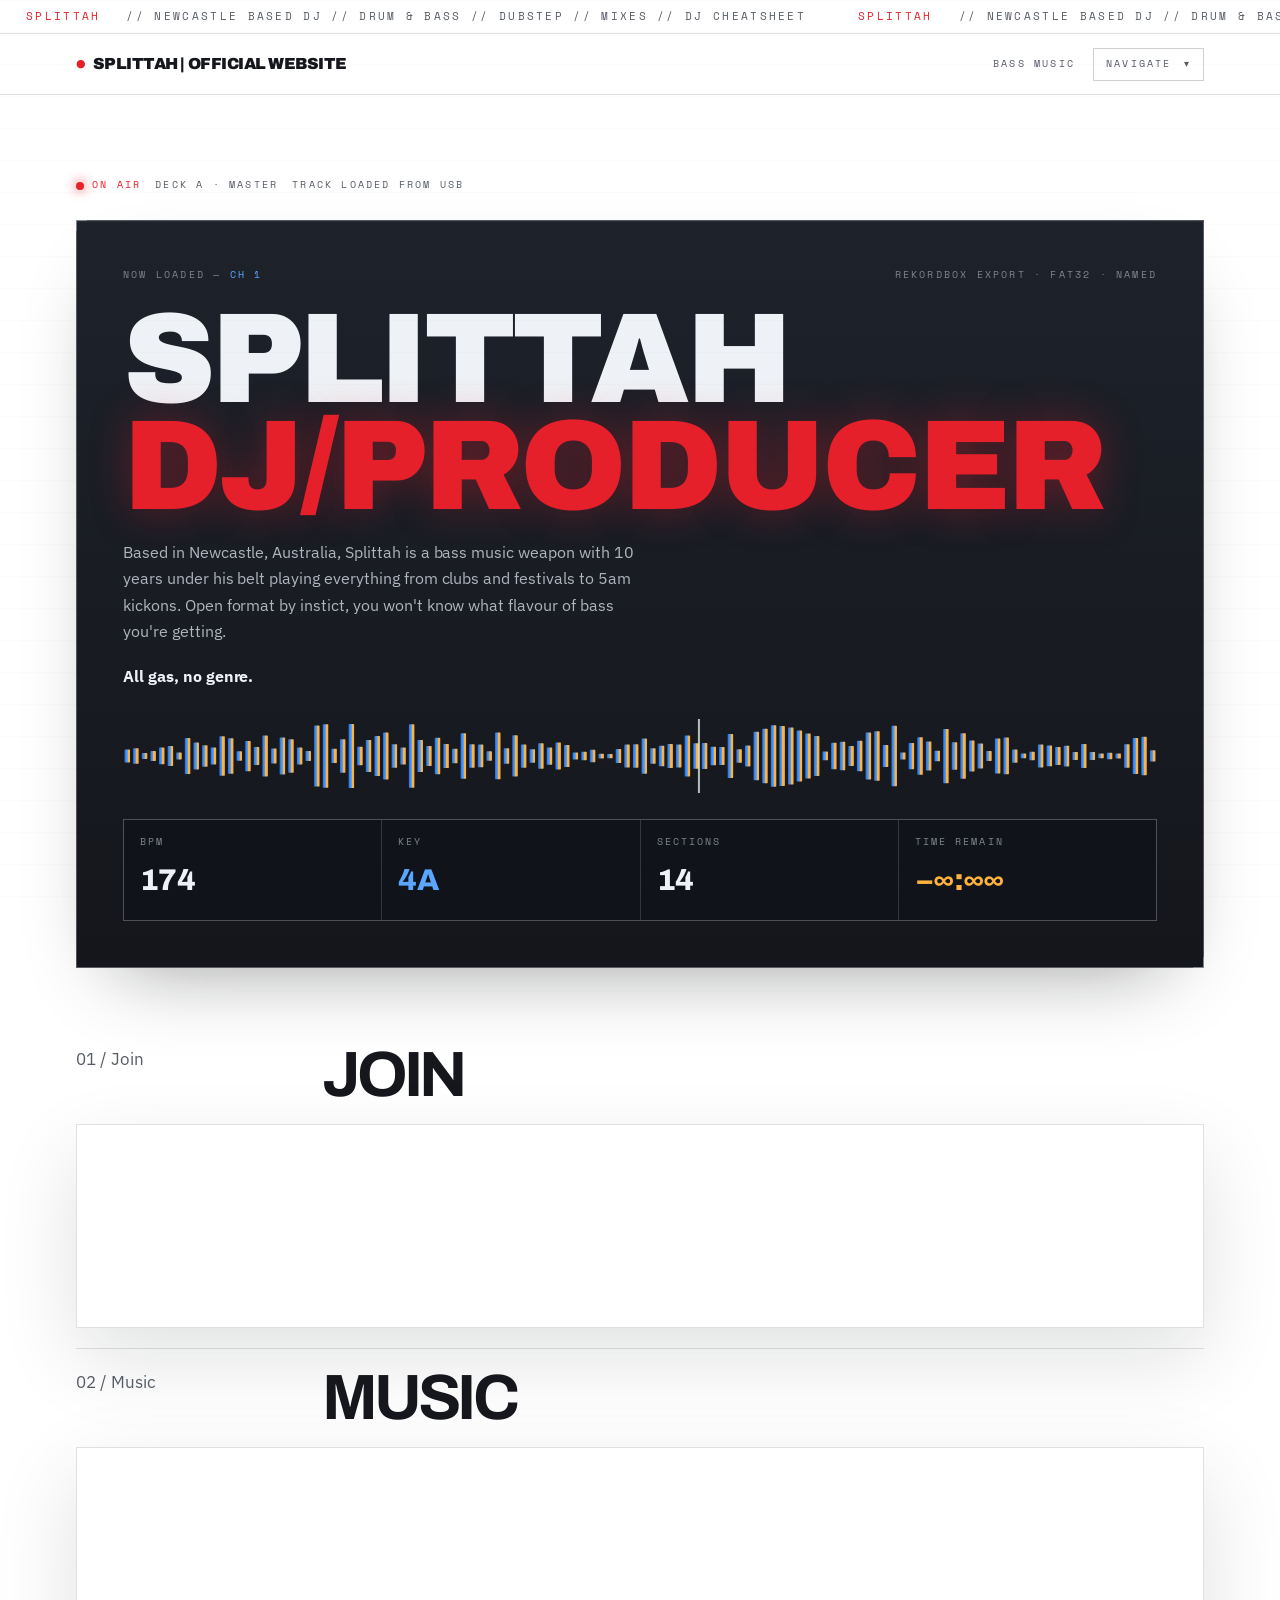
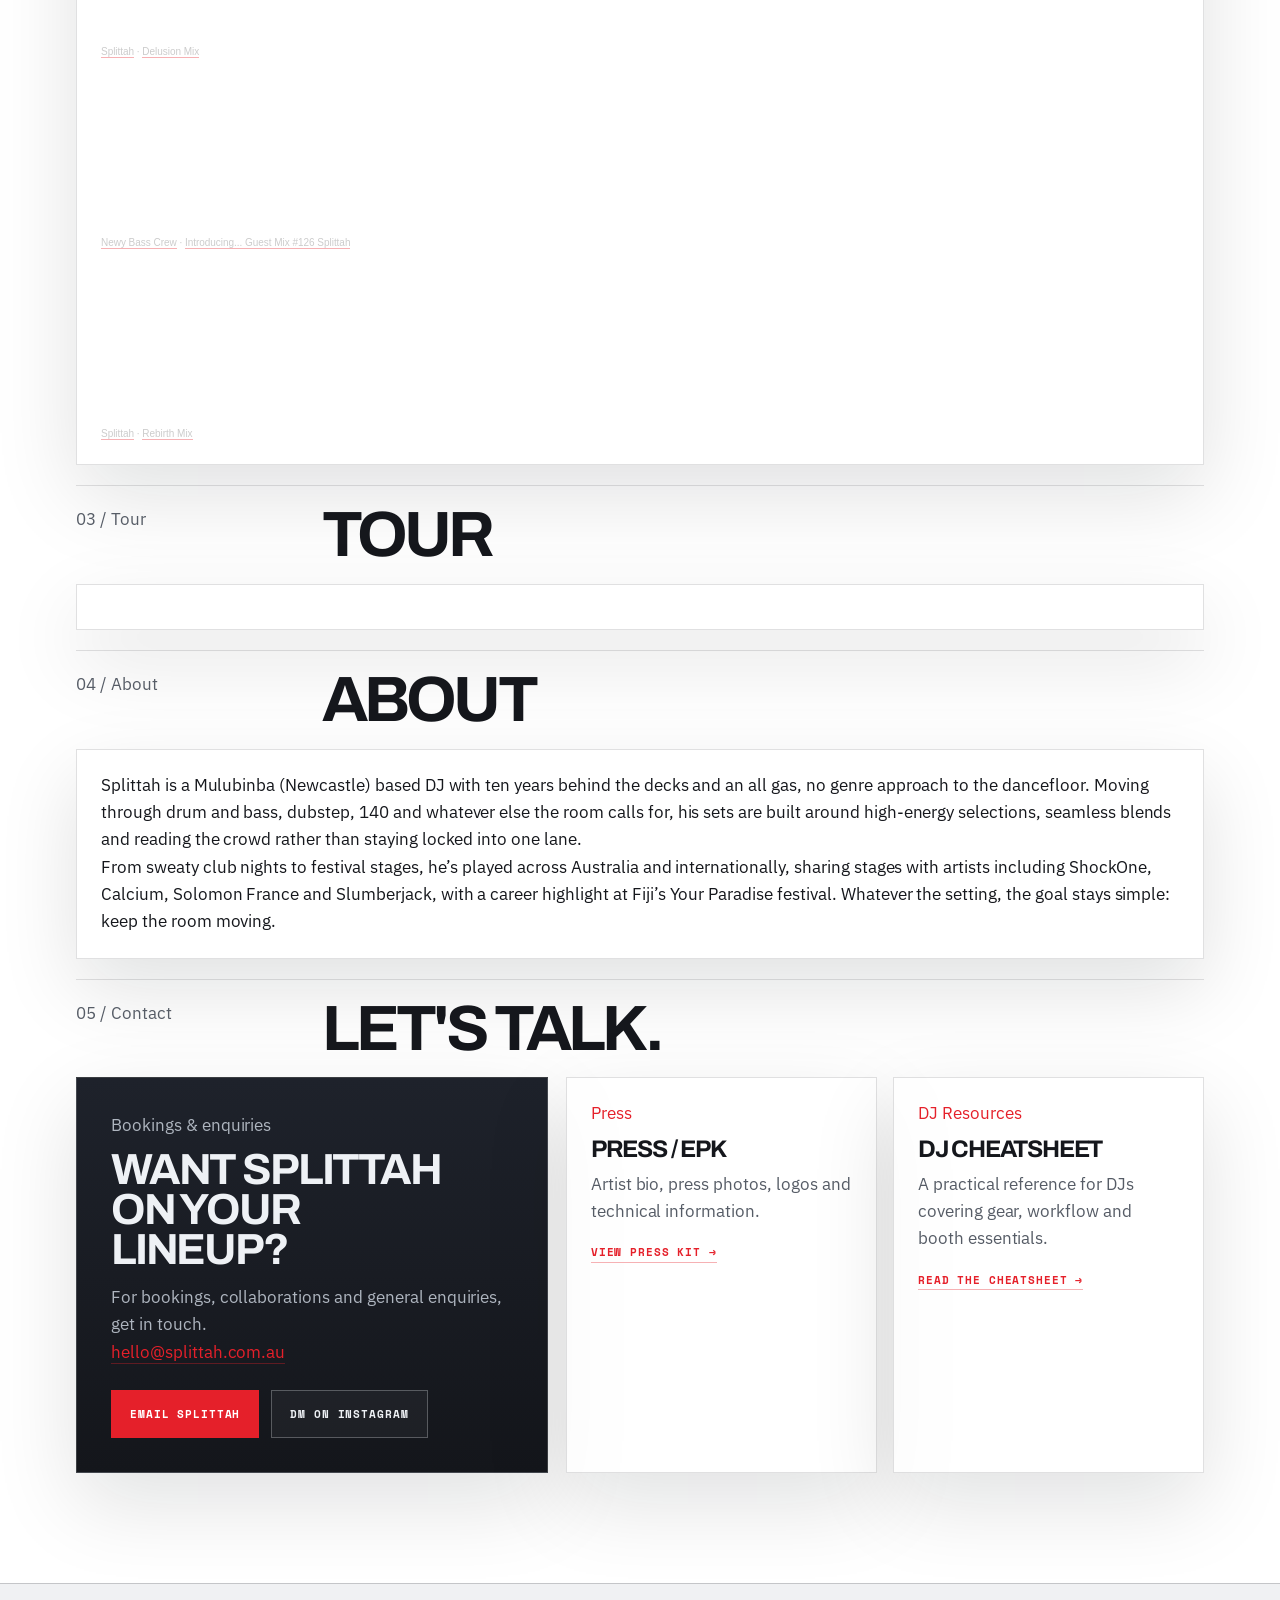
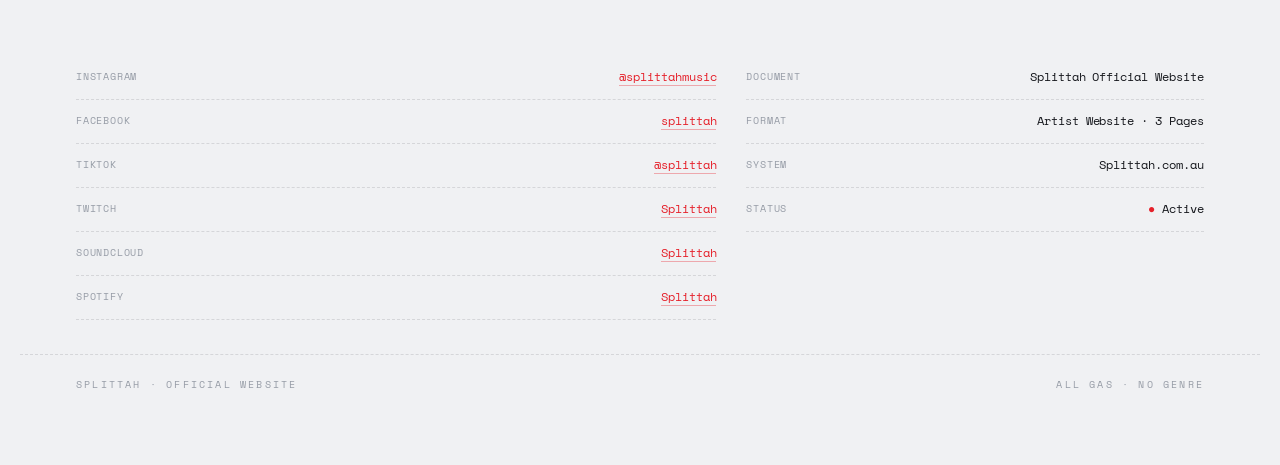
==== index.html @ 037b5afd "Open Graph Fixes Add new OG image previews for each page and update html on each" ====
<!doctype html>
<html lang="en">
<head>
  <meta charset="utf-8" />
  <meta name="viewport" content="width=device-width, initial-scale=1" />

  <title>Splittah | DJ / Producer — Newcastle, Australia</title>
  <meta
    name="description"
    content="Splittah is a Newcastle-based DJ and producer bringing an all gas, no genre approach across drum & bass, dubstep and bass music."
  />
  <meta name="color-scheme" content="light" />

  <link rel="canonical" href="https://splittah.com.au/" />

  <!-- Open Graph -->
  <meta property="og:type" content="website" />
  <meta property="og:site_name" content="Splittah" />
  <meta property="og:url" content="https://splittah.com.au/" />
  <meta property="og:title" content="Splittah | DJ / Producer" />
  <meta
    property="og:description"
    content="Newcastle-based DJ and producer. Drum & bass, dubstep and bass music. All gas, no genre."
  />
  <meta property="og:image" content="https://splittah.com.au/og-home.png" />
  <meta property="og:image:secure_url" content="https://splittah.com.au/og-home.png" />
  <meta property="og:image:type" content="image/png" />
  <meta property="og:image:width" content="1200" />
  <meta property="og:image:height" content="630" />
  <meta property="og:image:alt" content="Splittah — DJ / Producer. All gas, no genre." />

  <!-- Twitter / X -->
  <meta name="twitter:card" content="summary_large_image" />
  <meta name="twitter:title" content="Splittah | DJ / Producer" />
  <meta
    name="twitter:description"
    content="Newcastle-based DJ and producer. Drum & bass, dubstep and bass music. All gas, no genre."
  />
  <meta name="twitter:image" content="https://splittah.com.au/og-home.png" />

  <link rel="preconnect" href="https://fonts.googleapis.com" />
  <link rel="preconnect" href="https://fonts.gstatic.com" crossorigin />
  <link href="https://fonts.googleapis.com/css2?family=Archivo:wght@500;600;800;900&family=IBM+Plex+Sans:ital,wght@0,400;0,500;0,600;0,700;1,400;1,600&family=Space+Mono:ital,wght@0,400;0,700;1,400&display=swap" rel="stylesheet" />

  <link rel="stylesheet" href="../css/main.css">
  <link rel="stylesheet" href="../css/cheatsheet.css">
</head>

<script>
  // Close the site nav menu when clicking outside of it or pressing Escape.
document.addEventListener('DOMContentLoaded', () => {
  const menu = document.querySelector('.site-nav__menu');

  if (!menu) return;

  document.addEventListener('click', (event) => {
    if (menu.open && !menu.contains(event.target)) {
      menu.open = false;
    }
  });

  document.addEventListener('keydown', (event) => {
    if (event.key === 'Escape' && menu.open) {
      menu.open = false;

      const summary = menu.querySelector('summary');
      if (summary) summary.focus();
    }
  });
});
</script>

<body>

<!-- marquee -->
<div class="ticker" aria-hidden="true">
  <div class="ticker__track">
    <span><b>Splittah</b> // Newcastle based DJ // Drum & Bass // Dubstep // Mixes // DJ Cheatsheet</span>
    <span><b>Splittah</b> // Newcastle based DJ // Drum & Bass // Dubstep // Mixes // DJ Cheatsheet</span>
  </div>
</div>

<!-- nav -->
 <header class="nav">
  <div class="wrap nav__row">
    <a class="nav__mark" href="/">
      <span class="pulse">●</span> Splittah | Official Website
    </a>

    <div class="nav__meta">
      <span class="stamp">BASS MUSIC</span>
      
      <nav class="site-nav" aria-label="Site navigation">
        <details class="site-nav__menu">
        <summary>Navigate</summary>

        <ul class="site-nav__list">
            <li><a class="is-active" href="/"><span class="site-nav__n">01</span> Home</a></li>
            <li><a href="/#join"><span class="site-nav__n">↳</span> Join</a></li>
            <li><a href="/#music"><span class="site-nav__n">↳</span> Music</a></li>
            <li><a href="/#tour"><span class="site-nav__n">↳</span> Tour</a></li>
            <li><a href="/#about"><span class="site-nav__n">↳</span> About</a></li>
            <li><a href="/#contact"><span class="site-nav__n">↳</span> Contact</a></li>
            <li><a href="/djcheatsheet/"><span class="site-nav__n">02</span> DJ Cheatsheet</a></li>
            <li><a href="/press/"><span class="site-nav__n">03</span> Press / EPK</a></li>
          </ul>
        </details>
      </nav>
    </div>
  </div>
</header>

<!-- HERO -->
<section class="hero">
  <div class="wrap">
    <div class="hero__eyebrow">
      <span class="dot-live">ON AIR</span>
      <span class="stamp">DECK A · MASTER</span>
      <span class="stamp">TRACK LOADED FROM USB</span>
    </div>

    <div class="deck corners">
      <div class="deck__loadrow">
        <span class="stamp">NOW LOADED — <span class="deck__chan">CH 1</span></span>
        <span class="stamp">REKORDBOX EXPORT · FAT32 · NAMED</span>
      </div>

      <h1>SPLITTAH<br><em>DJ/PRODUCER</em></h1>
      <p class="hero__sub">Based in Newcastle, Australia, Splittah is a bass music weapon with 10 years under his belt playing everything from clubs and festivals to 5am kickons. Open format by instict, you won't know what flavour of bass you're getting.</p>
      <p class="hero__sub"><strong>All gas, no genre.</strong></p>

      <!-- waveform -->
      <svg class="wave" viewBox="0 0 1000 80" preserveAspectRatio="none" role="img" aria-label="Decorative track waveform">
        <defs>
          <linearGradient id="wv" x1="0" y1="0" x2="1" y2="0">
            <stop offset="0" stop-color="#2E6FD0"/><stop offset=".55" stop-color="#5AA6FF"/>
            <stop offset=".56" stop-color="#FFB23E"/><stop offset="1" stop-color="#FFB23E"/>
          </linearGradient>
        </defs>
        <g id="bars" fill="url(#wv)"></g>
        <rect x="556" y="0" width="2" height="80" fill="#E9F1EC" opacity=".75"/>
      </svg>

      <!-- readout -->
      <div class="readout">
        <div class="readout__cell"><div class="readout__k">BPM</div><div class="readout__v">174</div></div>
        <div class="readout__cell"><div class="readout__k">KEY</div><div class="readout__v is-go">4A</div></div>
        <div class="readout__cell"><div class="readout__k">SECTIONS</div><div class="readout__v">14</div></div>
        <div class="readout__cell"><div class="readout__k">TIME REMAIN</div><div class="readout__v is-warn">−∞:∞∞</div></div>
      </div>
    </div>
  </div>
</section>

<!-- MAIN -->
<div class="wrap sections">
    <section class="home-section" id="join">
      <div class="home-section__header">
        <div class="home-section__kicker mono">01 / Join</div>
        <div>
          <h2 class="home-section__title">Join</h2>
        </div>
      </div>

      <div class="single-grid">
        <article class="card single-card">
          <script src="https://embed.laylo.com/laylo-sdk.js"></script>
          <iframe 
            id="laylo-drop-P6D4k"
            frameborder="0"
            scrolling="no"
            allow="web-share"
            allowtransparency="true"
            style="width: 1px; min-width: 100%; max-width: 1000px"
            src= "https://embed.laylo.com?dropId=P6D4k&color=808080&minimal=false&theme=dark&background=translucent&customTitle=Sign%20up%20to%20keep%20up%20to%20date%20on%20everything%20Splittah">
          </iframe>
        </article>
      </div>
    </section>
    <section class="home-section" id="music">
      <div class="home-section__header">
        <div class="home-section__kicker mono">02 / Music</div>
        <div>
          <h2 class="home-section__title">Music</h2>
        </div>
      </div>

      <div class="single-grid">
        <article class="card single-card">
          <iframe width="100%" height="166" scrolling="no" frameborder="no" allow="autoplay; encrypted-media" 
            src="https://w.soundcloud.com/player/?url=https%3A//api.soundcloud.com/tracks/soundcloud%253Atracks%253A2173636647&color=%23ff5500&auto_play=false&hide_related=false&show_comments=true&show_user=true&show_reposts=false&show_teaser=true">
            </iframe><div style="font-size: 10px; color: #cccccc;line-break: anywhere;word-break: normal;overflow: hidden;white-space: nowrap;text-overflow: ellipsis; font-family: Interstate,Lucida Grande,Lucida Sans Unicode,Lucida Sans,Garuda,Verdana,Tahoma,sans-serif;font-weight: 100;">
              <a href="https://soundcloud.com/splittah" title="Splittah" target="_blank" style="color: #cccccc; text-decoration: none;">Splittah</a> · 
            <a href="https://soundcloud.com/splittah/delusion-mix" title="Delusion Mix" target="_blank" style="color: #cccccc; text-decoration: none;">Delusion Mix</a></div>

          <iframe width="100%" height="166" scrolling="no" frameborder="no" allow="autoplay; encrypted-media" 
            src="https://w.soundcloud.com/player/?url=https%3A//api.soundcloud.com/tracks/soundcloud%253Atracks%253A2094787815&color=%23ff5500&auto_play=false&hide_related=false&show_comments=true&show_user=true&show_reposts=false&show_teaser=true">
            </iframe><div style="font-size: 10px; color: #cccccc;line-break: anywhere;word-break: normal;overflow: hidden;white-space: nowrap;text-overflow: ellipsis; font-family: Interstate,Lucida Grande,Lucida Sans Unicode,Lucida Sans,Garuda,Verdana,Tahoma,sans-serif;font-weight: 100;">
            <a href="https://soundcloud.com/newybasscrew" title="Newy Bass Crew" target="_blank" style="color: #cccccc; text-decoration: none;">Newy Bass Crew</a> · 
            <a href="https://soundcloud.com/newybasscrew/newy-bass-crew-126-introducing-splittah" title="Introducing... Guest Mix #126 Splittah" target="_blank" style="color: #cccccc; text-decoration: none;">Introducing... Guest Mix #126 Splittah</a></div>
        
          <iframe width="100%" height="166" scrolling="no" frameborder="no" allow="autoplay; encrypted-media"
            src="https://w.soundcloud.com/player/?url=https%3A//api.soundcloud.com/tracks/soundcloud%253Atracks%253A1916923172&color=%23ff5500&auto_play=false&hide_related=false&show_comments=true&show_user=true&show_reposts=false&show_teaser=true">
            </iframe>
            <div style="font-size: 10px; color: #cccccc;line-break: anywhere;word-break: normal;overflow: hidden;white-space: nowrap;text-overflow: ellipsis; font-family: Interstate,Lucida Grande,Lucida Sans Unicode,Lucida Sans,Garuda,Verdana,Tahoma,sans-serif;font-weight: 100;">
            <a href="https://soundcloud.com/splittah" title="Splittah" target="_blank" style="color: #cccccc; text-decoration: none;">Splittah</a> · 
            <a href="https://soundcloud.com/splittah/rebirth-mix" title="Rebirth Mix" target="_blank" style="color: #cccccc; text-decoration: none;">Rebirth Mix</a></div>
        </article>
      </div>
    </section>

    <section class="home-section" id="tour">
      <div class="home-section__header">
        <div class="home-section__kicker mono">03 / Tour</div>
        <div>
          <h2 class="home-section__title">Tour</h2>
        </div>
      </div>
      <div class="single-grid">
        <article class="card single-card">
          
  <script charset="utf-8" src="https://widgetv3.bandsintown.com/main.min.js"></script>
  <a class="bit-widget-initializer"
    
	data-artist-name="id_13628384"
	
	data-background-color="rgba(255,255,255,1)"
	data-separator-color="rgba(221,221,221,1)"
	data-text-color="rgba(66,66,66,1)"
	data-font="Helvetica"
	data-auto-style="true"
	
	data-button-label-capitalization="uppercase"
	data-header-capitalization="uppercase"
	data-location-capitalization="uppercase"
	data-venue-capitalization="uppercase"
	data-local-dates-position="tab"
	data-display-lineup="false"
	data-display-start-time="false"
	data-social-share-icon="false"
	data-display-limit="all"
	
	data-date-format="MMM. D, YYYY"
	data-date-orientation="horizontal"
	data-date-border-color="#4A4A4A"
	data-date-border-width="1px"
	data-date-capitalization="capitalize"
	data-date-border-radius="10px"
	
	data-event-ticket-cta-size="medium"
	data-event-ticket-text="TICKETS"
	data-event-ticket-icon="false"
	data-event-ticket-cta-text-color="rgba(255,255,255,1)"
	data-event-ticket-cta-bg-color="rgba(74,74,74,1)"
	data-event-ticket-cta-border-color="rgba(74,74,74,1)"
	data-event-ticket-cta-border-width="0px"
	data-event-ticket-cta-border-radius="2px"
	
	data-sold-out-button-text-color="rgba(255,255,255,1)"
	data-sold-out-button-background-color="rgba(74,74,74,1)"
	data-sold-out-button-border-color="rgba(74,74,74,1)"
	data-sold-out-button-clickable="true"
	
	data-event-rsvp-position="left"
	data-event-rsvp-cta-size="medium"
	data-event-rsvp-only-show-icon="false"
	data-event-rsvp-text="RSVP"
	data-event-rsvp-icon="false"
	data-event-rsvp-cta-text-color="rgba(74,74,74,1)"
	data-event-rsvp-cta-bg-color="rgba(255,255,255,1)"
	data-event-rsvp-cta-border-color="rgba(74,74,74,1)"
	data-event-rsvp-cta-border-width="1px"
	data-event-rsvp-cta-border-radius="2px"
	
	data-follow-section-position="top"
	data-follow-section-alignment="center"
	data-follow-section-header-text="Get updates on new shows, new music, and more"
	data-follow-section-cta-size="medium"
	data-follow-section-cta-text="FOLLOW"
	data-follow-section-cta-icon="false"
	data-follow-section-cta-text-color="rgba(255,255,255,1)"
	data-follow-section-cta-bg-color="rgba(74,74,74,1)"
	data-follow-section-cta-border-color="rgba(74,74,74,1)"
	data-follow-section-cta-border-width="0px"
	data-follow-section-cta-border-radius="2px"
	
	data-play-my-city-position="bottom"
	data-play-my-city-alignment="center"
	data-play-my-city-header-text="Don’t see a show near you?"
	data-play-my-city-cta-size="medium"
	data-play-my-city-cta-text="REQUEST A SHOW"
	data-play-my-city-cta-icon="false"
	data-play-my-city-cta-text-color="rgba(255,255,255,1)"
	data-play-my-city-cta-bg-color="rgba(74,74,74,1)"
	data-play-my-city-cta-border-color="rgba(74,74,74,1)"
	data-play-my-city-cta-border-width="0px"
	data-play-my-city-cta-border-radius="2px"
	
	data-language="en"
	data-layout-breakpoint="900"
	data-app-id="1cac4aae71946b0f94fa41000619b6c4"
	data-bit-logo-position="bottomRight"
	data-bit-logo-color="rgba(66,66,66,1)"
	
    ></a>
        </article>
      </div>
    </section>

    <section class="home-section" id="about">
      <div class="home-section__header">
        <div class="home-section__kicker mono">04 / About</div>
        <div>
          <h2 class="home-section__title">About</h2>
        </div>
      </div>

      <div class="single-grid">
        <article class="card single-card">
          <p>
            Splittah is a Mulubinba (Newcastle) based DJ with ten years behind the decks and an all gas, no genre approach to the dancefloor. Moving through drum and bass, dubstep, 140 and whatever else the room calls for, his sets are built around high-energy selections, seamless blends and reading the crowd rather than staying locked into one lane.
          </p>
          <p>
            From sweaty club nights to festival stages, he’s played across Australia and internationally, sharing stages with artists including ShockOne, Calcium, Solomon France and Slumberjack, with a career highlight at Fiji’s Your Paradise festival. Whatever the setting, the goal stays simple: keep the room moving. 
          </p>
        </article>
      </div>
    </section>

    <section class="home-section" id="contact">
  <div class="home-section__header">
    <div class="home-section__kicker mono">05 / Contact</div>
    <div>
      <h2 class="home-section__title">Let's Talk.</h2>
    </div>
  </div>

  <div class="booking-panel">

    <article class="booking-hero">
      <div class="mono booking-hero__kicker">Bookings & enquiries</div>

      <h3>Want Splittah on your lineup?</h3>

      <p>
        For bookings, collaborations and general enquiries, get in touch.
      </p>

      <a class="booking-email" href="mailto:hello@splittah.com.au">
      hello@splittah.com.au
      </a>

      <div class="booking-actions">
      <a class="btn btn--primary" href="mailto:hello@splittah.com.au">
      Email Splittah
      </a>

      <a
      class="btn btn--ghost"
      href="https://www.instagram.com/splittahmusic/"
      target="_blank"
      rel="noopener noreferrer"
      >
      DM on Instagram
      </a>
    </div>
    </article>

    <div class="booking-grid">

      <article class="card booking-card">
        <div class="mono">Press</div>
        <h3>Press / EPK</h3>

        <p>
          Artist bio, press photos, logos and technical information.
        </p>

        <a class="contact-link" href="/press/">
          View press kit →
        </a>
      </article>

      <article class="card booking-card">
        <div class="mono">DJ Resources</div>
        <h3>DJ Cheatsheet</h3>

        <p>
          A practical reference for DJs covering gear, workflow and booth essentials.
        </p>

        <a class="contact-link" href="/djcheatsheet/">
          Read the cheatsheet →
        </a>
      </article>

    </div>
  </div>
</section>

    
  </div>
</main>

<!-- FOOTER -->
<footer class="foot">
  <div class="wrap foot__grid">
    <div class="foot__socials">
  <div class="row">
    <span class="k">Instagram</span>
    <span class="v"><a href="https://www.instagram.com/splittahmusic" target="_blank" rel="noopener noreferrer">@splittahmusic</a></span>
  </div>

  <div class="row">
    <span class="k">Facebook</span>
    <span class="v"><a href="https://www.facebook.com/splittah" target="_blank" rel="noopener noreferrer">splittah</a></span>
  </div>

  <div class="row">
    <span class="k">TikTok</span>
    <span class="v"><a href="https://www.tiktok.com/@splittah" target="_blank" rel="noopener noreferrer">@splittah</a></span>
  </div>

  <div class="row">
    <span class="k">Twitch</span>
    <span class="v"><a href="https://www.twitch.tv/splittah" target="_blank" rel="noopener noreferrer">Splittah</a></span>
  </div>

  <div class="row">
    <span class="k">SoundCloud</span>
    <span class="v"><a href="https://soundcloud.com/splittah" target="_blank" rel="noopener noreferrer">Splittah</a></span>
  </div>

  <div class="row">
    <span class="k">Spotify</span>
    <span class="v"><a href="https://open.spotify.com/user/splittah" target="_blank" rel="noopener noreferrer">Splittah</a></span>
  </div>
</div>
    <div class="foot__meta">
  <div class="row">
    <span class="k">Document</span>
    <span class="v">Splittah Official Website</span>
  </div>

  <div class="row">
    <span class="k">Format</span>
    <span class="v">Artist Website · 3 Pages</span>
  </div>

  <div class="row">
    <span class="k">System</span>
    <span class="v">Splittah.com.au</span>
  </div>

  <div class="row">
    <span class="k">Status</span>
    <span class="v"><span class="pulse">●</span> Active</span>
  </div>
</div>
  </div>
  <div class="wrap colophon">
    <span class="stamp">SPLITTAH · OFFICIAL WEBSITE</span>
    <span class="stamp">ALL GAS · NO GENRE</span>
  </div>
</footer>

<script>
(function(){
  /* hero waveform — deterministic pseudo-random bars */
  var bars = document.getElementById('bars');

  if(bars){
    var n = 120, w = 1000/n, html = '', seed = 7;

    for(var i=0;i<n;i++){
      seed = (seed*9301 + 49297) % 233280;
      var r = seed/233280;

      // shape an envelope: build, drop, build — like a real track
      var env = 0.35 + 0.65*Math.abs(Math.sin(i/n*Math.PI*2.2));
      var h = (8 + r*64) * env;
      var x = i*w + w*0.18;
      var y = 40 - h/2;

      html += '<rect x="'+x.toFixed(1)+'" y="'+y.toFixed(1)+'" width="'+(w*0.64).toFixed(1)+'" height="'+h.toFixed(1)+'" rx="0.5"/>';
    }

    bars.innerHTML = html;
  }
})();
</script>
</body>
</html>
---- css/main.css ----
/* ──────────────────────────────────────────────────────────────────────────
   DECK SCREEN AT 5AM — borrows CHURRDJ's industrial chrome (scanlines, L-bracket
   corners, pulse dot, numbered §-headers, mono stamps) on an all-new palette:
   white "service-manual" sheet. RED (CHURRDJ HEAT) is the structural spine —
   numbers, links, brand marks. BLUE = "go / pro tip" and AMBER = "fuck-up", the
   do/don't signal pair, reserved for callouts. The hero stays a dark CDJ screen.
   ────────────────────────────────────────────────────────────────────────── */
:root{
  --ink:        #FFFFFF;   /* page — pure white                                 */
  --ink-2:      #FFFFFF;   /* raised surface: cards, cells, callouts            */
  --ink-3:      #F0F1F3;   /* recessed surface: kbd, table head, figure mount   */
  --line:       rgba(17,19,23,.13);
  --line-strong:rgba(17,19,23,.24);
  --panel:      #14161B;   /* hero CDJ "screen" — deliberately dark             */
  --panel-2:    #1E222B;

  --red:        #E5202A;   /* structural / brand accent           */
  --red-deep:   #A8121A;
  --red-glow:   rgba(229,32,42,0.08);

  

  --chalk:      #15171C;   /* primary text (ink)                                */
  --chalk-dim:  #565C66;   /* secondary text                                    */
  --chalk-faint:#969CA6;   /* faint text / brackets                             */

  --hair:        rgba(20,22,28,0.12);
  --hair-strong: rgba(20,22,28,0.20);

  --display: "Archivo", ui-sans-serif, system-ui, sans-serif;
  --body: "IBM Plex Sans", ui-sans-serif, system-ui, -apple-system, sans-serif;
  --mono: "Space Mono", ui-monospace, SFMono-Regular, Menlo, monospace;

  --shadow:0 30px 80px rgba(12,14,18,.12);

  --tr-tight: -0.03em;
  --tr-mono: 0.01em;
  --tr-stamp: 0.22em;
  --tr-loud: 0.3em;

  --maxw: 1240px;
}

*,*::before,*::after{ box-sizing:border-box; }

html{
  background:var(--ink);
  color:var(--chalk);
  -webkit-text-size-adjust:100%;
  scroll-behavior:smooth;
  scroll-padding-top:84px;
}

body{
  margin:0;
  font-family:var(--body);
  font-size:16.5px;
  line-height:1.66;
  letter-spacing:-0.002em;
  background: var(--ink);
  -webkit-font-smoothing:antialiased;
  -moz-osx-font-smoothing:grayscale;
  min-height:100dvh;
  overflow-x:hidden;
}



/* hide scrollbars on webkit browsers (Chrome, Safari, Edge) — the page is designed
   to be scrolled, but the scrollbars are visually distracting and not needed 
body::-webkit-scrollbar{ width:0; height:0; }
html::-webkit-scrollbar{ width:0; height:0; } */

/* Custom visible scrollbar for Chrome, Safari and Edge.
   The page is a long reference manual, so visible scrollbars improve discoverability. */
html::-webkit-scrollbar,
body::-webkit-scrollbar {
    width: 10px;
}

html::-webkit-scrollbar-track,
body::-webkit-scrollbar-track {
    background: #F0F1F3;
}

html::-webkit-scrollbar-thumb,
body::-webkit-scrollbar-thumb {
    background: #969CA6;
    border-radius: 999px;
    border: 2px solid #F0F1F3;
}

html::-webkit-scrollbar-thumb:hover,
body::-webkit-scrollbar-thumb:hover {
    background: #565C66;
}

::selection{ background:var(--red); color:#fff; }

a{ color:var(--red); text-decoration:none; -webkit-tap-highlight-color:transparent;
   border-bottom:1px solid color-mix(in srgb, var(--red) 35%, transparent);
   transition:color .14s ease, border-color .14s ease; }
a:hover{ color:var(--red-deep); border-color:var(--red); }

button{ font:inherit; color:inherit; background:transparent; border:0; padding:0; cursor:pointer; }

:focus-visible{ outline:2px solid var(--warn); outline-offset:3px; border-radius:1px; }

.skip{ position:fixed; left:-999px; top:10px; z-index:200;
  background:var(--red); color:#fff; padding:.5rem 1rem; border:0;
  font-family:var(--mono); letter-spacing:var(--tr-stamp); text-transform:uppercase; font-size:11px; }
.skip:focus{ left:12px; }

/* ── reusable primitives ─────────────────────────────────────────────────── */
.wrap{ width:100%; max-width:var(--maxw); margin-inline:auto; padding-inline:clamp(18px,5vw,56px); }

.pulse{ display:inline-block; color:var(--red);
  animation:pulse 1.6s ease-in-out infinite; }
@keyframes pulse{ 0%,100%{opacity:1} 50%{opacity:.3} }

.stamp{ font-family:var(--mono); font-size:10px; letter-spacing:var(--tr-stamp);
  text-transform:uppercase; color:var(--chalk-dim); }
.stamp--go{ color:var(--go); }
.stamp--warn{ color:var(--warn); }

.disp{ font-family:var(--display); font-weight:900; letter-spacing:var(--tr-tight);
  line-height:.9; text-transform:uppercase; }

/* L-bracket corner chrome */
.corners{ position:relative; }
.corners::before,.corners::after{ content:""; position:absolute; width:11px; height:11px;
  border:1px solid var(--chalk-faint); pointer-events:none; }
.corners::before{ top:-1px; left:-1px; border-right:0; border-bottom:0; }
.corners::after{ right:-1px; bottom:-1px; border-left:0; border-top:0; }

hr.hair{ border:0; border-top:1px dashed var(--hair-strong); margin:0; }

/* ── top marquee strip ───────────────────────────────────────────────────── */
.ticker{ position:relative; z-index:70; border-bottom:1px solid var(--hair);
  background:var(--ink-2); overflow:hidden; }
.ticker__track{ display:flex; gap:0; white-space:nowrap; width:max-content;
  animation:marq 38s linear infinite; }
.ticker__track span{ font-family:var(--mono); font-size:10.5px; letter-spacing:var(--tr-stamp);
  text-transform:uppercase; color:var(--chalk-dim); padding:8px 26px;
  display:inline-flex; align-items:center; gap:26px; }
.ticker b{ color:var(--red); font-weight:400; }
@keyframes marq{ from{transform:translateX(0)} to{transform:translateX(-50%)} }

/* ── sticky nav ──────────────────────────────────────────────────────────── */
.nav{ position:sticky; top:0; z-index:75; backdrop-filter:blur(10px);
  background:color-mix(in srgb, var(--ink) 82%, transparent);
  border-bottom:1px solid var(--hair); }
.nav__row{ display:flex; align-items:center; justify-content:space-between; gap:1rem;
  height:60px; }
.nav__mark{ display:flex; align-items:center; gap:.7ch; font-family:var(--display);
  font-weight:900; text-transform:uppercase; letter-spacing:var(--tr-tight); font-size:16px; }
.nav__mark .pulse{ font-size:11px; transform:translateY(-1px); }
.nav__meta{ display:flex; align-items:center; gap:18px; }
.nav__meta .stamp{ display:none; }
.nav__top{ font-family:var(--mono); font-size:10px; letter-spacing:var(--tr-stamp);
  text-transform:uppercase; color:var(--chalk-dim);
  border:1px solid var(--hair-strong); padding:7px 12px; }
.nav__top:hover{ color:var(--red); border-color:var(--red); }
.nav__ig{ display:inline-flex; align-items:center; justify-content:center; width:38px; height:38px;
  border:1px solid var(--hair-strong); color:var(--chalk-dim);
  transition:color .14s ease, border-color .14s ease; }
.nav__ig:hover{ color:var(--red); border-color:var(--red); }
.nav__ig svg{ width:17px; height:17px; display:block; }
.nav__pdf{ display:inline-flex; align-items:center; gap:7px;
  font-family:var(--mono); font-size:10px; letter-spacing:var(--tr-stamp);
  text-transform:uppercase; color:var(--chalk-dim);
  border:1px solid var(--hair-strong); padding:7px 12px;
  transition:color .14s ease, border-color .14s ease; }
.nav__pdf:hover{ color:var(--red); border-color:var(--red); }
.nav__pdf svg{ width:14px; height:14px; display:block; }
@media(min-width:760px){ .nav__meta .stamp{ display:inline; } }


/* ── Site Navigation ─────────────────────────────────────────────────────── */

.site-nav {
  position: relative;
}

.site-nav__menu {
  position: relative;
}

.site-nav__menu summary {
  cursor: pointer;
  list-style: none;
  display: flex;
  align-items: center;
  gap: .7ch;

  padding: 7px 12px;

  border: 1px solid var(--hair-strong);

  font-family: var(--mono);
  font-size: 10px;
  letter-spacing: var(--tr-stamp);
  text-transform: uppercase;
  color: var(--chalk-dim);

  transition: all .14s ease;
}

.site-nav__menu summary:hover {
  color: var(--red);
  border-color: var(--red);
}

.site-nav__menu summary::-webkit-details-marker {
  display: none;
}

/* Small arrow that rotates when opened */
.site-nav__menu summary::after {
  content: "▾";
  margin-left: .5rem;
  transition: transform .2s ease;
}

.site-nav__menu[open] summary::after {
  transform: rotate(180deg);
}

/* Hide list until menu is opened */
.site-nav__menu:not([open]) .site-nav__list {
  display: none;
}

/* Dropdown */
.site-nav__list {
  position: absolute;
  top: calc(100% + 8px);
  right: 0;

  min-width: 240px;

  list-style: none;
  margin: 0;
  padding: 8px 0;

  display: flex;
  flex-direction: column;

  background: var(--ink-2);
  border: 1px solid var(--hair-strong);
  box-shadow: 0 18px 40px rgba(20,22,28,.14);

  z-index: 100;
}

.site-nav__list li {
  margin: 0;
  padding: 0;
}

.site-nav__list a {
  display: flex;
  align-items: center;
  gap: 11px;

  padding: 10px 14px;

  color: var(--chalk-dim);

  font-family: var(--mono);
  font-size: 12px;
  line-height: 1.4;

  border: 0;
  border-left: 2px solid transparent;

  transition: all .14s ease;
}

.site-nav__list a:hover,
.site-nav__list a.is-active {
  color: var(--chalk);
  border-left-color: var(--red);
  background: var(--red-glow);
}

.site-nav__n {
  flex: none;
  min-width: 2ch;

  font-family: var(--mono);
  font-size: 11px;
  color: var(--red);
}


/* ── HERO : a loaded CDJ deck screen ─────────────────────────────────────── */
.hero{ padding-block:clamp(38px,7vw,82px) clamp(30px,5vw,58px); }
.hero__eyebrow{ display:flex; flex-wrap:wrap; align-items:center; gap:14px; margin-bottom:26px; }
.dot-live{ display:inline-flex; align-items:center; gap:8px; font-family:var(--mono);
  font-size:10px; letter-spacing:var(--tr-stamp); text-transform:uppercase; color:var(--red); }
.dot-live::before{ content:""; width:8px; height:8px; border-radius:50%;
  background:var(--red); box-shadow:0 0 12px var(--red); animation:pulse 1.6s ease-in-out infinite; }

/* the hero is the one dark element — a CDJ screen. Scope dark tokens to it so its
   internals (readouts, brackets, waveform) render light-on-dark while the rest of
   the page stays light. */
.deck{ position:relative;
  --ink-2:#10131A; --ink-3:#1B2029;
  --chalk:#EEF1F5; --chalk-dim:#AEB5BF; --chalk-faint:#7E858F;
  --go:#5AA6FF; --warn:#FFB23E; --go-glow:rgba(90,166,255,0.20);
  --hair:rgba(238,241,245,0.14); --hair-strong:rgba(238,241,245,0.28);
  color:var(--chalk);
  background:linear-gradient(180deg, var(--panel-2), var(--panel));
  border:1px solid var(--hair-strong);
  padding:clamp(22px,4vw,46px);
  box-shadow:0 34px 78px -40px rgba(8,10,14,.45), inset 0 1px 0 rgba(238,241,245,.05); }

.deck__loadrow{ display:flex; align-items:center; justify-content:space-between;
  gap:14px; flex-wrap:wrap; margin-bottom:22px; }
.deck__loadrow .stamp{ color:var(--chalk-faint); }
.deck__chan{ color:var(--go); }

.hero h1{ margin:0; font-family:var(--display); font-weight:900; text-transform:uppercase;
  letter-spacing:var(--tr-tight); line-height:.84;
  font-size:clamp(34px,10vw,128px); overflow-wrap:break-word; }
.hero h1 em{ font-style:normal; color:var(--red);
  text-shadow:0 0 40px rgba(229,32,42,0.35); }
.hero__sub{ margin:18px 0 0; max-width:52ch; color:var(--chalk-dim);
  font-size:clamp(14px,1.7vw,16px); }





/* ── content blocks ──────────────────────────────────────────────────────── */
.content{ min-width:0; }
.intro{ max-width:70ch; }
.intro p{ margin:0 0 1.05em; }
.intro p:first-child{ font-size:clamp(15px,2vw,17px); color:var(--chalk); }
.lead{ color:var(--red); font-weight:700; }

.sec{ scroll-margin-top:84px; padding-top:clamp(40px,6vw,72px); }
.sec + .sec{ border-top:1px dashed var(--hair); margin-top:clamp(40px,6vw,68px); }
.sec__head{ display:flex; align-items:flex-start; gap:16px; margin-bottom:8px; }
.sec__num{ font-family:var(--display); font-weight:900; font-size:clamp(28px,4.5vw,46px);
  line-height:.85; color:var(--red); letter-spacing:-.03em; flex:none; }
.sec__h{ margin:0; font-family:var(--display); font-weight:900; text-transform:uppercase;
  letter-spacing:var(--tr-tight); line-height:.92; font-size:clamp(24px,4.3vw,44px); padding-top:2px; }
.sec__kicker{ margin:14px 0 0; color:var(--chalk-dim); max-width:68ch; }

.sub{ margin-top:clamp(28px,4vw,44px); }
.sub__h{ display:flex; align-items:baseline; gap:11px; margin:0 0 12px;
  font-family:var(--mono); font-weight:700; font-size:14px; letter-spacing:.02em;
  text-transform:uppercase; color:var(--chalk); }
.sub__tag{ font-family:var(--mono); font-size:10px; letter-spacing:var(--tr-stamp);
  color:var(--red); border:1px solid color-mix(in srgb, var(--red) 40%, transparent);
  padding:2px 7px; flex:none; }

.content p{ max-width:72ch; margin:0 0 1.05em; }
.content ul, .content ol{ max-width:72ch; margin:0 0 1.1em; padding-left:1.3em; }
.content li{ margin:.32em 0; }
.content ul{ list-style:none; padding-left:0; }
.content ul > li{ position:relative; padding-left:1.5em; }
.content ul > li::before{ content:"›"; position:absolute; left:0; top:0;
  color:var(--red); font-weight:700; }
.content ol{ list-style:none; counter-reset:step; padding-left:0; }
.content ol > li{ position:relative; padding-left:2.2em; counter-increment:step; }
.content ol > li::before{ content:counter(step,decimal-leading-zero);
  position:absolute; left:0; top:.05em; font-family:var(--mono); font-size:11px;
  color:var(--red); letter-spacing:.05em; }
strong{ color:var(--chalk); font-weight:700; }
em{ color:var(--chalk); }

/* callout sticker system — the signature do/don't device */
.call{ position:relative; margin:1.4em 0; padding:18px 20px 18px 22px;
  border:1px solid var(--hair-strong); background:var(--ink-2); }
.call::before{ content:""; position:absolute; left:0; top:0; bottom:0; width:3px; }
.call__tag{ display:inline-flex; align-items:center; gap:8px; margin-bottom:8px;
  font-family:var(--mono); font-size:10px; letter-spacing:var(--tr-stamp); text-transform:uppercase; }
.call__tag::before{ content:""; width:7px; height:7px; }
.call p:last-child, .call ul:last-child, .call ol:last-child{ margin-bottom:0; }
.call--go{ background:linear-gradient(90deg, var(--go-glow), transparent 60%), var(--ink-2); }
.call--go::before{ background:var(--go); box-shadow:0 0 18px var(--go-glow); }
.call--go .call__tag{ color:var(--go); }
.call--go .call__tag::before{ background:var(--go); }
.call--warn{ background:linear-gradient(90deg, var(--warn-glow), transparent 60%), var(--ink-2); }
.call--warn::before{ background:var(--warn); box-shadow:0 0 18px var(--warn-glow); }
.call--warn .call__tag{ color:var(--warn); }
.call--warn .call__tag::before{ background:var(--warn); }

/* quoted operator notes (Splittah / Fannco / A-Tonez) */
.note{ margin:1.4em 0; padding:16px 20px; background:var(--ink-3);
  border-left:2px solid var(--chalk-faint); }
.note__who{ font-family:var(--mono); font-size:10px; letter-spacing:var(--tr-stamp);
  text-transform:uppercase; color:var(--chalk-dim); margin-bottom:7px; }
.note__who b{ color:var(--red); font-weight:700; }
.note p:last-child{ margin-bottom:0; }

/* keyboard chips */
.kbd-grid{ display:grid; grid-template-columns:1fr; gap:1px; background:var(--hair);
  border:1px solid var(--hair); margin:1.3em 0; max-width:72ch; }
@media(min-width:560px){ .kbd-grid{ grid-template-columns:1fr 1fr; } }
.kbd-row{ display:flex; align-items:center; justify-content:space-between; gap:12px;
  background:var(--ink-2); padding:10px 14px; }
/* odd number of rows — let the last span the full width so there's no orphaned cell */
@media(min-width:560px){ .kbd-grid .kbd-row:last-child:nth-child(odd){ grid-column:1 / -1; } }
.kbd-row span{ font-family:var(--mono); font-size:12.5px; color:var(--chalk-dim); }
.keys{ display:inline-flex; gap:5px; flex:none; }
kbd{ font-family:var(--mono); font-size:11px; line-height:1; color:var(--chalk);
  background:var(--ink-3); border:1px solid var(--hair-strong); border-bottom-width:2px;
  padding:5px 7px; border-radius:3px; }

/* tables */
.tbl-wrap{ margin:1.4em 0; overflow-x:auto; border:1px solid var(--hair-strong); }
table{ width:100%; border-collapse:collapse; font-size:14px; min-width:460px; }
th{ text-align:left; font-family:var(--mono); font-weight:700; font-size:10px;
  letter-spacing:var(--tr-stamp); text-transform:uppercase; color:var(--red);
  background:var(--ink-3); padding:11px 14px; border-bottom:1px solid var(--hair-strong); }
td{ padding:11px 14px; border-bottom:1px dashed var(--hair); color:var(--chalk-dim);
  vertical-align:top; }
td strong{ color:var(--chalk); }
tr:last-child td{ border-bottom:0; }
tbody tr:hover td{ background:var(--red-glow); }

/* figure frames — Rekordbox / CDJ screen captures, mounted on the dark theme */
.fig{ margin:1.5em 0; max-width:72ch; }
.fig--narrow{ max-width:340px; }
.fig__mount{ position:relative; border:1px solid var(--hair-strong); background:var(--ink-3); padding:9px; }
.fig__mount img{ display:block; width:100%; height:auto; border:1px solid var(--hair); background:var(--ink); }
.fig figcaption{ display:flex; gap:11px; align-items:baseline; margin-top:11px;
  font-size:11.5px; line-height:1.5; color:var(--chalk-dim); }
.fig__tag{ flex:none; font-family:var(--mono); font-size:10px; letter-spacing:var(--tr-stamp);
  text-transform:uppercase; color:var(--red);
  border:1px solid color-mix(in srgb, var(--red) 35%, transparent); padding:3px 7px; }
.fig-row{ display:grid; grid-template-columns:1fr; gap:18px; margin:1.5em 0; max-width:72ch; }
@media(min-width:620px){ .fig-row--2{ grid-template-columns:1fr 1fr; align-items:start; } }
.fig-row .fig{ margin:0; max-width:none; }

/* link list (gear / earplugs etc) */
.linkcards{ display:grid; grid-template-columns:1fr; gap:12px; margin:1.3em 0; max-width:72ch; }
@media(min-width:620px){ .linkcards{ grid-template-columns:1fr 1fr; } }
.linkcard{ border:1px solid var(--hair-strong); padding:16px 18px; background:var(--ink-2); }
.linkcard h4{ margin:0 0 6px; font-family:var(--mono); font-size:13px; font-weight:700; color:var(--chalk); }
.linkcard p{ margin:0; font-size:12px; color:var(--chalk-dim); }
.linkcard a{ font-size:12px; }



/* ── footer ──────────────────────────────────────────────────────────────── */
.foot{ border-top:1px solid var(--hair-strong); margin-top:clamp(40px,7vw,90px);
  padding-block:clamp(40px,6vw,72px); background:var(--ink-3); }
.foot__grid{ display:grid; grid-template-columns:1fr; gap:30px; }
@media(min-width:780px){ .foot__grid{ grid-template-columns:1.4fr 1fr; } }
.foot h2{ font-family:var(--display); font-weight:900; text-transform:uppercase;
  letter-spacing:var(--tr-tight); font-size:clamp(26px,4vw,40px); margin:0 0 14px; line-height:.92; }
.foot p{ color:var(--chalk-dim); max-width:54ch; }
.foot__meta,
.foot__socials {
  display:flex;
  flex-direction:column;
  gap:0;
}

.foot__meta .row,
.foot__socials .row {
  display:flex;
  justify-content:space-between;
  align-items:center;
  gap:14px;
  min-height:44px;
  padding:9px 0;

  border-bottom:1px dashed var(--hair);

  font-family:var(--mono);
  font-size:12px;
}

.foot__meta .row .k,
.foot__socials .row .k {
  color:var(--chalk-faint);
  letter-spacing:.08em;
  text-transform:uppercase;
  font-size:10px;
}

.foot__meta .row .v,
.foot__socials .row .v {
  color:var(--chalk);
  text-align:right;
}
.colophon{ margin-top:34px; padding-top:22px; border-top:1px dashed var(--hair);
  display:flex; flex-wrap:wrap; gap:14px 26px; justify-content:space-between; align-items:center; }
.colophon .stamp{ color:var(--chalk-faint); }

@media (prefers-reduced-motion: reduce){
  *,*::before,*::after{ animation-duration:.01ms !important; animation-iteration-count:1 !important;
    transition-duration:.01ms !important; }
  html{ scroll-behavior:auto; }
}

/* ── Homepage / section layout ─────────────────────────────────────────────
   Additions for homepage sections. These do not modify existing selectors. */

.home-sections {
  padding-bottom: 76px;
}

.home-section {
  padding: 20px 0;
}

.home-section + .home-section {
  border-top: 1px solid var(--hair);
}

.home-section__header {
  display: grid;
  grid-template-columns: 220px minmax(0, 1fr);
  gap: 26px;
  align-items: start;
  margin-bottom: 20px;
}

.home-section__kicker {
  color: var(--chalk-dim);
}

.home-section__title {
  margin: 0;
  font-family: var(--display);
  font-size: clamp(34px, 5vw, 74px);
  line-height: .9;
  letter-spacing: -.06em;
  text-transform: uppercase;
}

.home-section__intro {
  margin: 10px 0 0;
  max-width: 58ch;
  font-size: 18px;
}

.card{
  border:1px solid var(--line);
  background:rgba(255,255,255,.68);
  box-shadow:var(--shadow);
}

.single-grid{
  display:grid;
  grid-template-columns:1fr;
  gap:18px;
}

.single-card{
  border:1px solid var(--line);
  background:rgba(255,255,255,.72);
  padding: 22px 24px;
}

.single-card h3{
  margin:10px 0;
  font-family:var(--display);
  font-size:24px;
  line-height:.95;
  letter-spacing:-.05em;
  text-transform:uppercase;
}


.single-card p{
  margin:0;
}

@media (max-width: 980px) {
  .home-section__header {
    grid-template-columns: 1fr;
  }
}

/* ── Contact / booking ───────────────────────────────────────────────────── */

.btn{
  display:inline-flex;
  align-items:center;
  justify-content:center;
  min-height:48px;
  padding:0 18px;
  gap:8px;
  border:1px solid transparent;

  font-family:var(--mono);
  font-size:11px;
  font-weight:700;
  letter-spacing:.08em;
  text-transform:uppercase;

  transition:
    color .14s ease,
    background .14s ease,
    border-color .14s ease;
}

.btn--primary{
  background:var(--red);
  color:#fff;
}

.btn--primary:hover{
  background:var(--red-deep);
  border-color:var(--red-deep);
  color:#fff;
}

.btn--ghost{
  color:#EEF1F5;
  background:rgba(255,255,255,.04);
  border-color:rgba(238,241,245,.28);
}

.btn--ghost:hover{
  color:#fff;
  background:rgba(255,255,255,.08);
  border-color:rgba(238,241,245,.55);
}


/* Main contact layout */

.booking-panel{
  display:grid;
  grid-template-columns:minmax(0,.85fr) minmax(0,1.15fr);
  gap:18px;
}

.booking-hero{
  padding:clamp(24px,3vw,34px);
  color:#EEF1F5;
  border:1px solid rgba(238,241,245,.18);
  background:linear-gradient(180deg, var(--panel-2), var(--panel));
  box-shadow:var(--shadow);
}

.booking-hero__kicker{
  color:#AEB5BF;
}

.booking-hero h3{
  margin:10px 0 14px;
  max-width:14ch;
  color:#EEF1F5;

  font-family:var(--display);
  font-size:clamp(30px,3.4vw,44px);
  line-height:.92;
  letter-spacing:-.05em;
  text-transform:uppercase;
}

.booking-hero p{
  margin:0;
  max-width:48ch;
  color:#AEB5BF;
}

.booking-actions{
  display:flex;
  flex-wrap:wrap;
  gap:12px;
  margin-top:24px;
}


/* Press + cheatsheet cards */

.booking-grid{
  display:grid;
  grid-template-columns:repeat(2,minmax(0,1fr));
  gap:16px;
}

.booking-card{
  padding:22px 24px;
  border:1px solid var(--line);
  background:rgba(255,255,255,.72);
}

.booking-card .mono{
  color:var(--red);
}

.booking-card h3{
  margin:10px 0;
  font-family:var(--display);
  font-size:24px;
  line-height:.95;
  letter-spacing:-.05em;
  text-transform:uppercase;
}

.booking-card p{
  margin:0;
  color:var(--chalk-dim);
}

.contact-link{
  display:inline-block;
  margin-top:18px;

  font-family:var(--mono);
  font-size:11px;
  font-weight:700;
  letter-spacing:.08em;
  text-transform:uppercase;
}


/* Responsive */

@media (max-width:980px){
  .booking-panel{
    grid-template-columns:1fr;
  }

  .booking-grid{
    grid-template-columns:repeat(2,minmax(0,1fr));
  }
}

@media (max-width:640px){
  .booking-grid{
    grid-template-columns:1fr;
  }

  .booking-actions{
    flex-direction:column;
  }

  .btn{
    width:100%;
  }
}

/* Tour section bandsintown widget padding-bottom fix */
#tour .bit-widget {
  padding-bottom: 0 !important;
}

.press-bio > h3 {
  margin: 10px 0 14px;
  max-width: 18ch;
  font-family: var(--display);
  font-size: clamp(32px, 4.5vw, 54px);
  line-height: .92;
  letter-spacing: -.05em;
  text-transform: uppercase;
}

.site-nav__sub {
  padding-left: 28px !important;
  font-size: 11px;
}

.nav__mark {
  color: inherit;
  border-bottom: 0;
}

.nav__mark:hover {
  color: inherit;
  border-bottom: 0;
}
---- css/cheatsheet.css ----
/* CSS for the cheatsheet page */
:root{
--go:         #1763E0;   /* signal blue — the "go / pro tip" mark              */
  --go-deep:    #0F47A8;
  --go-glow:    rgba(23,99,224,0.10);
  --warn:       #B65A0C;   /* caution amber — the "fuck-up" signal               */
  --warn-deep:  #8A4308;
  --warn-glow:  rgba(182,90,12,0.10);

}

/* subtle ruled-paper texture, the service-manual feel */
body::after{
  content:"";
  position:fixed; inset:0;
  z-index:80; pointer-events:none;
  background:repeating-linear-gradient(
    to bottom,
    rgba(20,22,28,0.015) 0,
    rgba(20,22,28,0.015) 1px,
    transparent 1px, transparent 32px);
}

/* waveform */
.wave{ margin-top:30px; height:74px; width:100%; display:block; }

/* readout strip */
.readout{ display:grid; grid-template-columns:repeat(2,1fr); gap:1px;
  margin-top:26px; background:var(--hair); border:1px solid var(--hair); }
@media(min-width:680px){ .readout{ grid-template-columns:repeat(4,1fr); } }
.readout__cell{ background:var(--ink-2); padding:14px 16px; }
.readout__k{ font-family:var(--mono); font-size:9.5px; letter-spacing:var(--tr-stamp); text-transform:uppercase; color:var(--chalk-faint); }
.readout__v{ font-family:var(--display); font-weight:800; font-size:clamp(20px,3.4vw,30px);
  margin-top:6px; letter-spacing:-.02em; }
.readout__v.is-go{ color:var(--go); }
.readout__v.is-warn{ color:var(--warn); }

/* ── layout : sticky Manual Index rail + content ──────────────────────────────────── */
.shell{ display:grid; grid-template-columns:1fr; gap:clamp(28px,5vw,56px);
  padding-block:clamp(34px,6vw,72px); }
@media(min-width:1000px){ .shell{ grid-template-columns:248px 1fr; align-items:start; } }

/* Manual Index channel-strip */
.manual-index{ position:relative; }
@media(min-width:1000px){ .manual-index{ position:sticky; top:78px; max-height:calc(100dvh - 96px);
  overflow:auto; padding-right:6px; } }
.manual-index__title{ display:flex; align-items:center; gap:.7ch; margin:0 0 14px;
  font-family:var(--mono); font-size:10px; letter-spacing:var(--tr-stamp);
  text-transform:uppercase; color:var(--chalk-faint); }
.manual-index__list{ list-style:none; margin:0; padding:0; display:flex; flex-direction:column; }
.manual-index__list a{ display:flex; gap:11px; align-items:baseline; padding:8px 10px;
  border:0; border-left:2px solid var(--hair); color:var(--chalk-dim);
  font-family:var(--mono); font-size:12px; line-height:1.4; transition:all .14s ease; }
.manual-index__list a:hover{ color:var(--chalk); border-left-color:var(--red);
  background:var(--red-glow); }
.manual-index__list a.is-active{ color:var(--chalk); border-left-color:var(--red); background:var(--red-glow); }
.manual-index__n{ font-family:var(--mono); font-size:11px; color:var(--red); flex:none; min-width:2ch; }

/* mobile manual index disclosure */
.manual-index--mobile{ margin-top:8px; }
.manual-index--mobile summary{ cursor:pointer; list-style:none; display:flex; align-items:center;
  justify-content:space-between; padding:14px 16px; border:1px solid var(--hair-strong);
  font-family:var(--mono); font-size:11px; letter-spacing:var(--tr-stamp); text-transform:uppercase;
  color:var(--chalk-dim); }
.manual-index--mobile summary::-webkit-details-marker{ display:none; }
.manual-index--mobile[open] summary{ border-bottom:0; color:var(--red); }
@media(min-width:1000px){ .manual-index--mobile{ display:none; } }
.manual-index--desktop{ display:none; }
@media(min-width:1000px){ .manual-index--desktop{ display:block; } }

/* ── Camelot wheel signature (§11) ───────────────────────────────────────── */
.harm{ display:grid; grid-template-columns:1fr; gap:clamp(24px,4vw,44px); align-items:center;
  margin:1.6em 0; }
@media(min-width:840px){ .harm{ grid-template-columns:minmax(0,360px) 1fr; } }
.wheel-stage{ display:flex; flex-direction:column; align-items:center; gap:16px; }
.wheel{ position:relative; width:min(360px, 86vw); aspect-ratio:1; border-radius:50%;
  background:radial-gradient(circle at 50% 44%, rgba(20,22,28,0.035), transparent 66%); }
/* faint concentric guide rings — make the two key-rings (B outer / A inner) read as rings */
.wheel::before,.wheel::after{ content:""; position:absolute; inset:0; margin:auto;
  border-radius:50%; pointer-events:none; z-index:0; }
.wheel::before{ width:84%; height:84%; border:1px solid var(--hair-strong); }
.wheel::after{ width:50%; height:50%; border:1px dashed var(--hair-strong); }
.wheel__hub{ position:absolute; inset:0; margin:auto; width:25%; height:25%; border-radius:50%;
  border:1px solid var(--hair-strong); background:var(--ink-2); z-index:1;
  box-shadow:0 8px 24px -12px rgba(20,22,28,.28);
  display:flex; flex-direction:column; align-items:center; justify-content:center; text-align:center; }
.wheel__hub .stamp{ color:var(--chalk-faint); font-size:8px; }
.wheel__hub b{ font-family:var(--display); font-weight:900; font-size:22px; color:var(--red);
  line-height:1; }
.key{ position:absolute; inset:0; pointer-events:none; z-index:1; }
.key > button{ position:absolute; pointer-events:auto; transform:translate(-50%,-50%); width:12%; height:12%;
  border-radius:50%; display:flex; flex-direction:column; align-items:center; justify-content:center;
  border:1px solid var(--hair-strong); background:var(--ink-2); color:var(--chalk-dim);
  font-family:var(--mono); line-height:1; box-shadow:0 3px 10px -6px rgba(20,22,28,.3);
  transition:transform .16s ease, border-color .16s ease, background .16s ease, color .16s ease, box-shadow .16s ease; cursor:pointer; }
.key > button:hover{ transform:translate(-50%,-50%) scale(1.08); }
.key > button .cam{ font-size:12px; font-weight:700; color:var(--chalk); }
.key > button .mus{ font-size:8px; color:var(--chalk-faint); margin-top:2px; }
.key > button:hover{ border-color:var(--chalk-dim); color:var(--chalk); }
.key.is-active > button{ background:var(--red); border-color:var(--red); box-shadow:0 0 22px var(--red-glow); }
.key.is-active > button .cam,.key.is-active > button .mus{ color:var(--ink); }
.key.is-match > button{ border-color:var(--go); background:var(--go-glow);
  box-shadow:0 0 16px var(--go-glow); }
.key.is-match > button .cam{ color:var(--go); }
.wheel__legend{ display:flex; gap:18px; flex-wrap:wrap; justify-content:center; }
.lg{ display:inline-flex; align-items:center; gap:8px; font-family:var(--mono); font-size:10.5px; letter-spacing:.06em;
  text-transform:uppercase; color:var(--chalk-dim); }
.lg::before{ content:""; width:11px; height:11px; border-radius:50%; }
.lg--active::before{ background:var(--red); }
.lg--match::before{ background:var(--go-glow); border:1px solid var(--go); }
.harm__note p:first-child{ margin-top:0; }
.harm__live{ font-family:var(--mono); font-size:11px; letter-spacing:.06em; color:var(--chalk-dim);
  border-top:1px dashed var(--hair-strong); padding-top:12px; margin-top:6px; }
.harm__live b{ color:var(--go); }
#liveCode{ color:var(--red); }
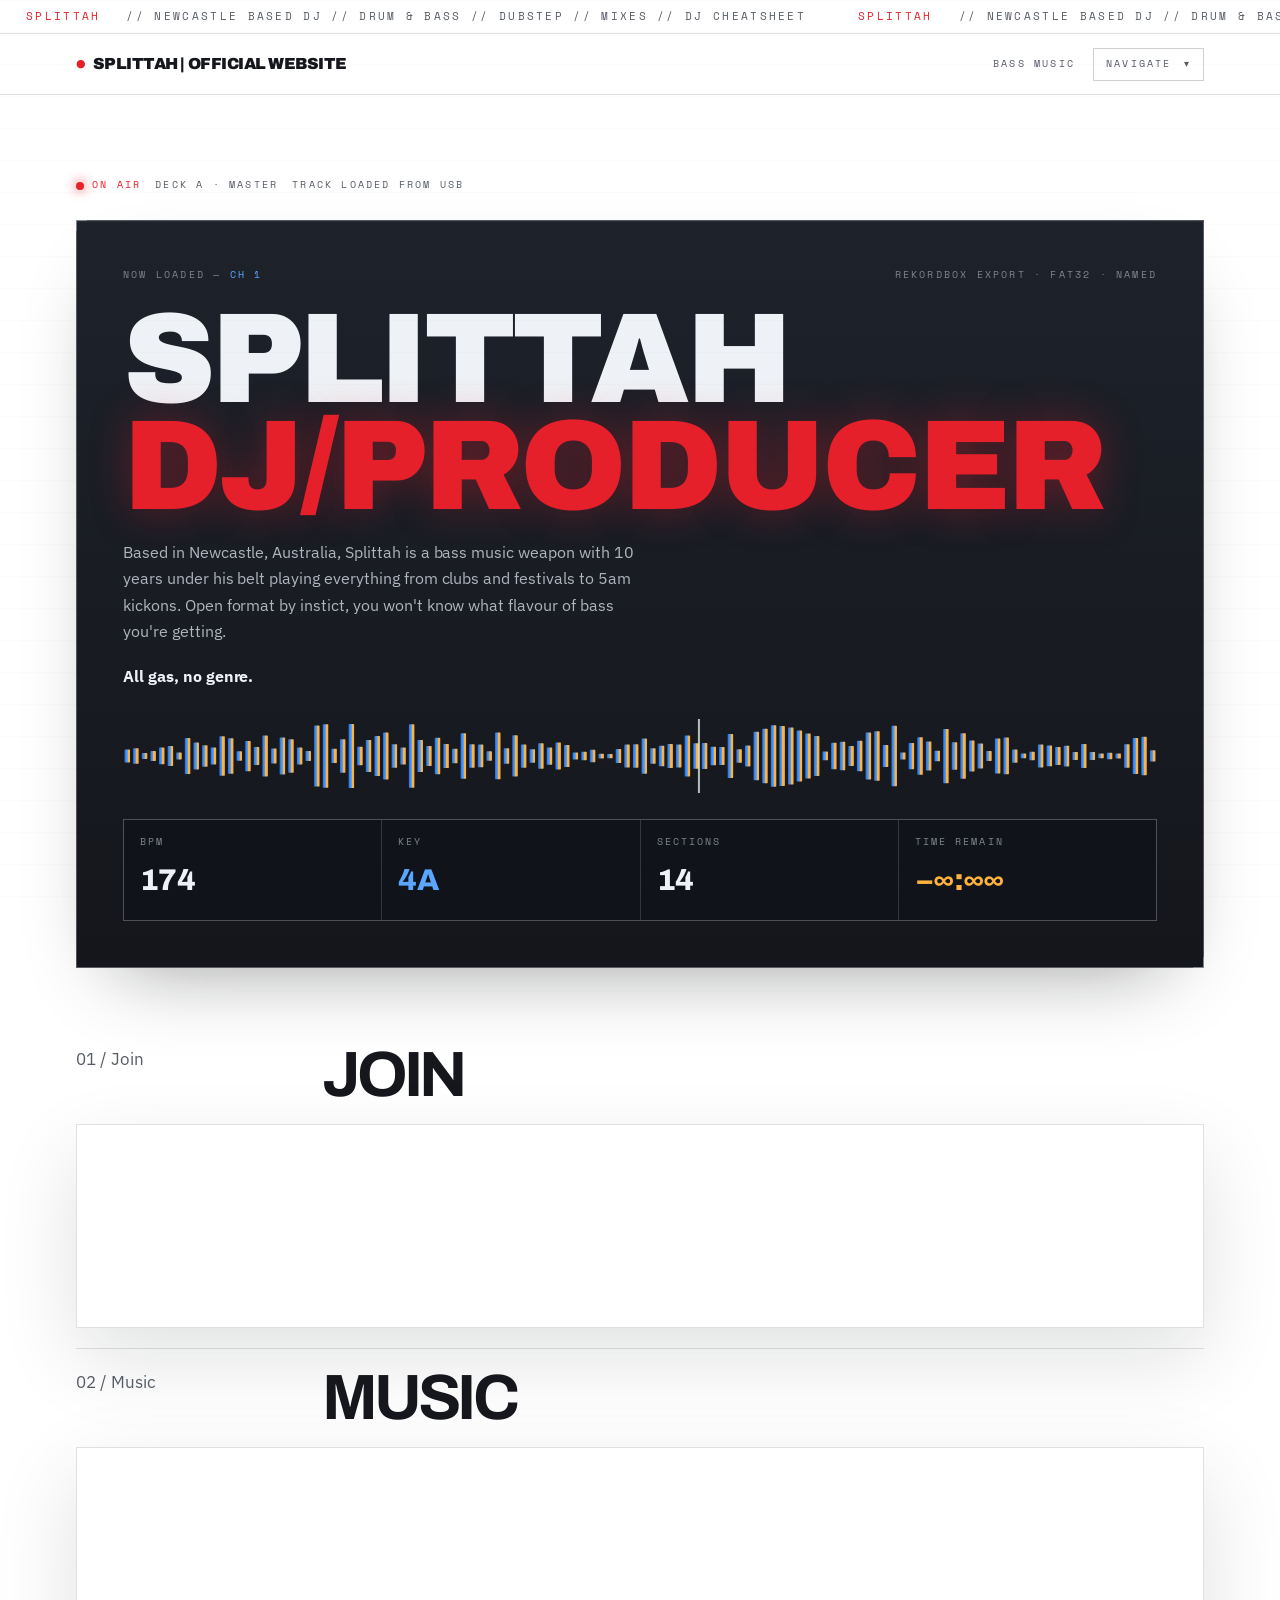
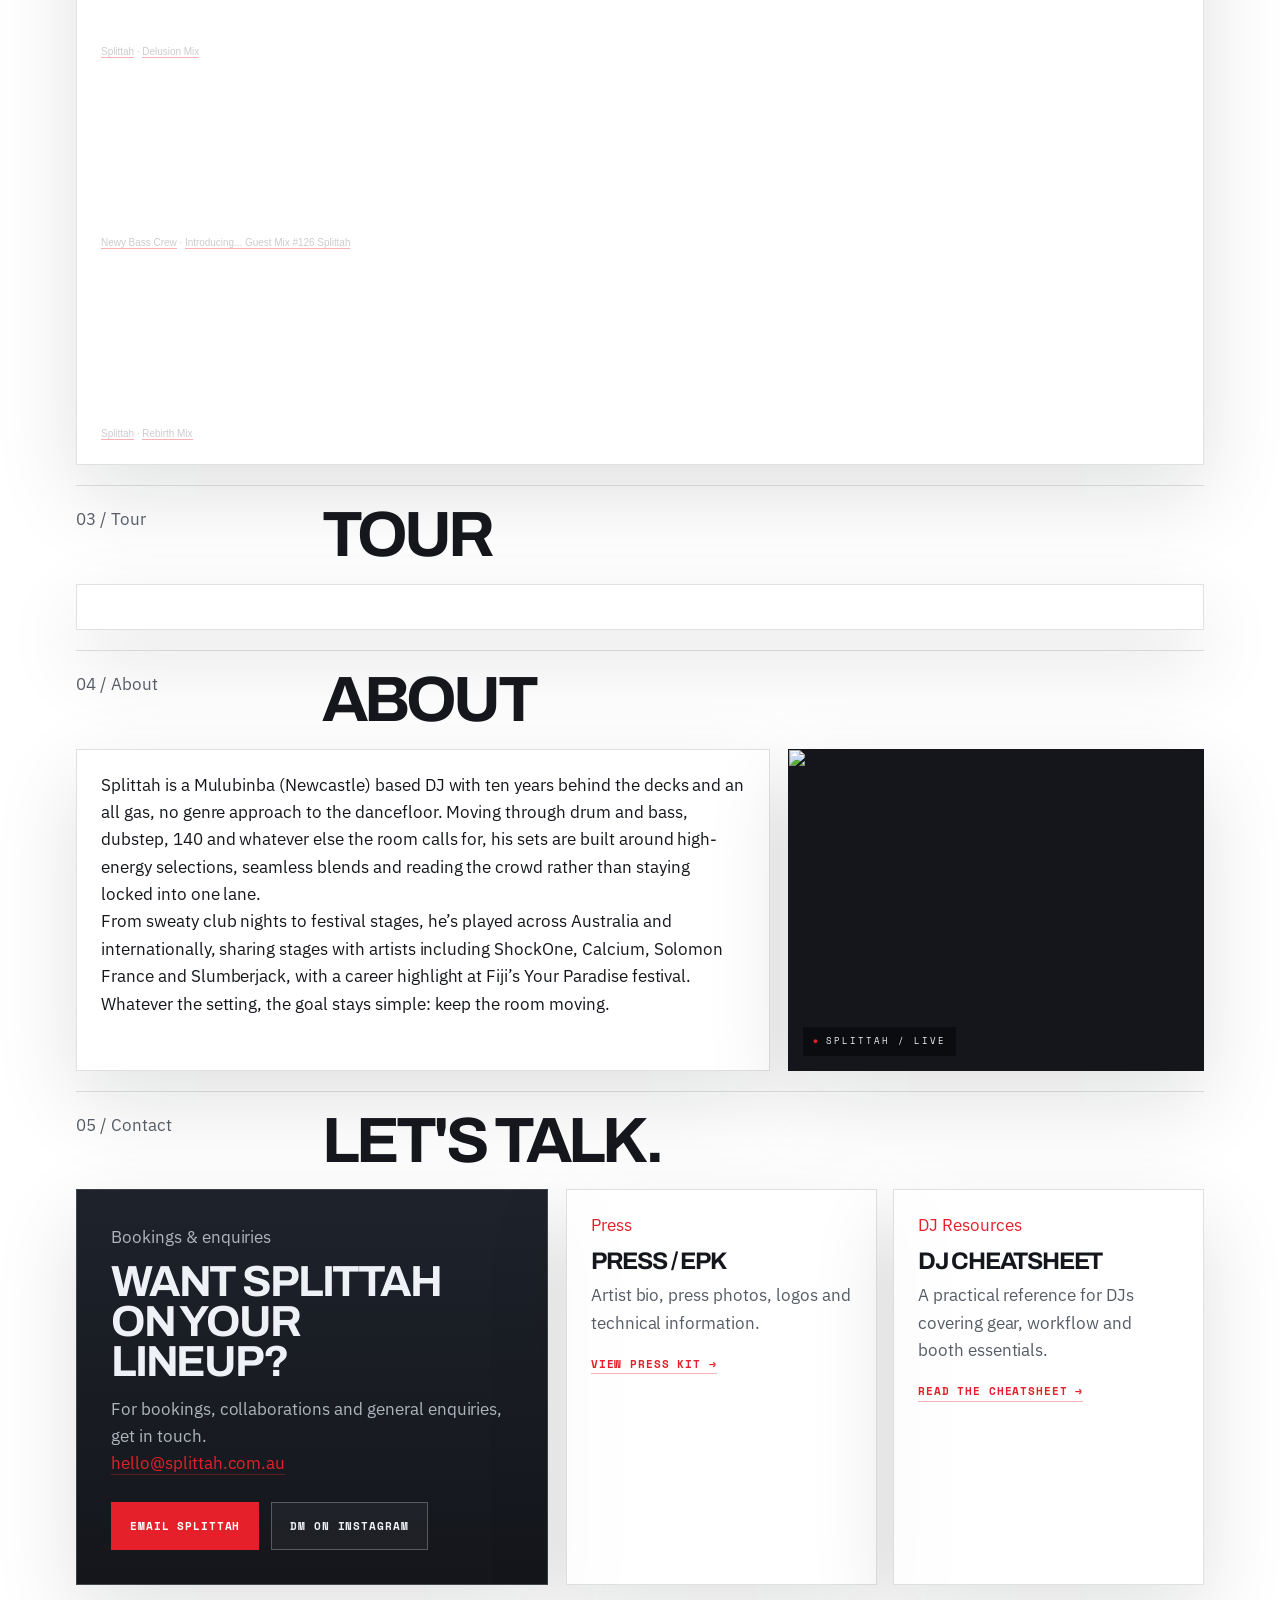
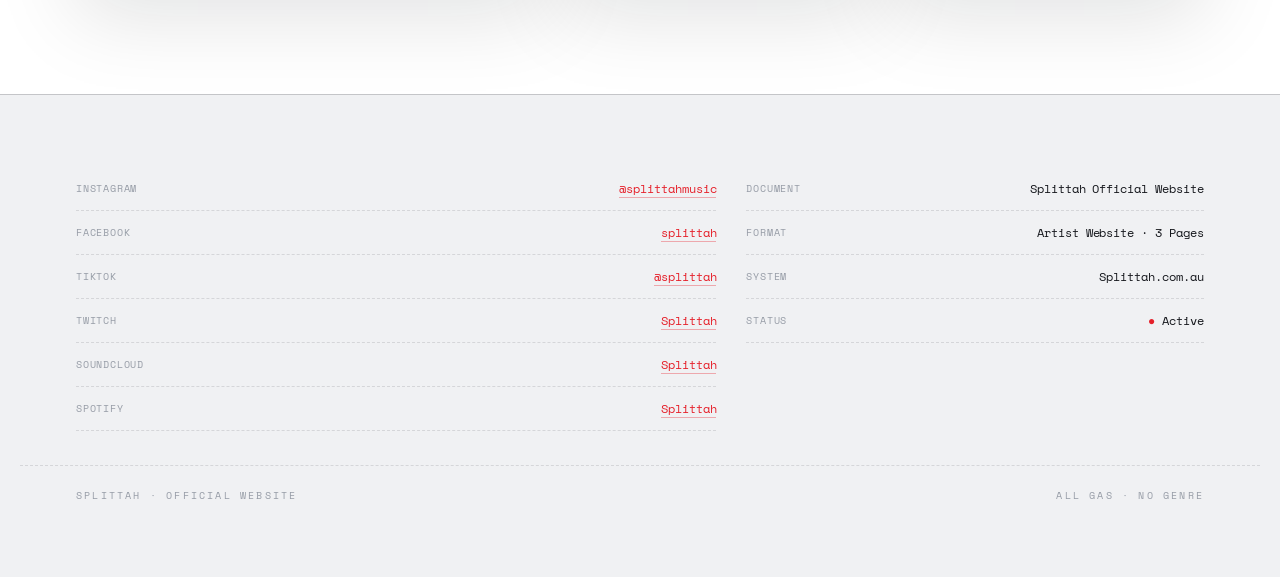
==== commit dbecf738: "Add EPK to website and add press shot to about section" ====
--- a/index.html
+++ b/index.html
@@ -12,6 +12,11 @@
   <meta name="color-scheme" content="light" />
 
   <link rel="canonical" href="https://splittah.com.au/" />
+
+<!-- Favicons -->
+<link rel="icon" type="image/png" sizes="32x32" href="/favicon-32x32.png">
+<link rel="icon" type="image/png" sizes="512x512" href="/favicon-512x512.png">
+<link rel="apple-touch-icon" sizes="180x180" href="/apple-touch-icon.png">
 
   <!-- Open Graph -->
   <meta property="og:type" content="website" />
@@ -22,8 +27,8 @@
     property="og:description"
     content="Newcastle-based DJ and producer. Drum & bass, dubstep and bass music. All gas, no genre."
   />
-  <meta property="og:image" content="https://splittah.com.au/og-home.png" />
-  <meta property="og:image:secure_url" content="https://splittah.com.au/og-home.png" />
+  <meta property="og:image" content="https://splittah.com.au/og-home.png?v=2" />
+  <meta property="og:image:secure_url" content="https://splittah.com.au/og-home.png?v=2" />
   <meta property="og:image:type" content="image/png" />
   <meta property="og:image:width" content="1200" />
   <meta property="og:image:height" content="630" />
@@ -36,7 +41,7 @@
     name="twitter:description"
     content="Newcastle-based DJ and producer. Drum & bass, dubstep and bass music. All gas, no genre."
   />
-  <meta name="twitter:image" content="https://splittah.com.au/og-home.png" />
+  <meta name="twitter:image" content="https://splittah.com.au/og-home.png?v=2" />
 
   <link rel="preconnect" href="https://fonts.googleapis.com" />
   <link rel="preconnect" href="https://fonts.gstatic.com" crossorigin />
@@ -315,16 +320,28 @@
         </div>
       </div>
 
-      <div class="single-grid">
-        <article class="card single-card">
-          <p>
-            Splittah is a Mulubinba (Newcastle) based DJ with ten years behind the decks and an all gas, no genre approach to the dancefloor. Moving through drum and bass, dubstep, 140 and whatever else the room calls for, his sets are built around high-energy selections, seamless blends and reading the crowd rather than staying locked into one lane.
-          </p>
-          <p>
-            From sweaty club nights to festival stages, he’s played across Australia and internationally, sharing stages with artists including ShockOne, Calcium, Solomon France and Slumberjack, with a career highlight at Fiji’s Your Paradise festival. Whatever the setting, the goal stays simple: keep the room moving. 
-          </p>
-        </article>
-      </div>
+     <div class="about-grid">
+  <article class="card single-card about-copy">
+    <p>
+      Splittah is a Mulubinba (Newcastle) based DJ with ten years behind the decks and an all gas, no genre approach to the dancefloor. Moving through drum and bass, dubstep, 140 and whatever else the room calls for, his sets are built around high-energy selections, seamless blends and reading the crowd rather than staying locked into one lane.
+    </p>
+
+    <p>
+      From sweaty club nights to festival stages, he’s played across Australia and internationally, sharing stages with artists including ShockOne, Calcium, Solomon France and Slumberjack, with a career highlight at Fiji’s Your Paradise festival. Whatever the setting, the goal stays simple: keep the room moving.
+    </p>
+  </article>
+
+  <figure class="about-photo corners">
+    <img
+      src="/images/splittah-live.png"
+      alt="Splittah performing live"
+    >
+
+    <figcaption>
+      <span class="pulse">●</span>SPLITTAH / LIVE
+    </figcaption>
+  </figure>
+</div>
     </section>
 
     <section class="home-section" id="contact">
--- a/css/main.css
+++ b/css/main.css
@@ -773,4 +773,69 @@
 .nav__mark:hover {
   color: inherit;
   border-bottom: 0;
+}
+/* ── About photo ─────────────────────────────────────────────────────────── */
+
+.about-grid {
+  display: grid;
+  grid-template-columns: minmax(0, 1.25fr) minmax(280px, .75fr);
+  gap: 18px;
+  align-items: stretch;
+}
+
+.about-copy {
+  min-width: 0;
+}
+
+.about-photo {
+  position: relative;
+  margin: 0;
+  min-width: 0;
+  overflow: hidden;
+  background: var(--panel);
+  border: 1px solid var(--line);
+  box-shadow: var(--shadow);
+}
+
+.about-photo img {
+  display: block;
+  width: 100%;
+  height: 100%;
+  min-height: 320px;
+  object-fit: cover;
+  object-position: center;
+}
+
+.about-photo figcaption {
+  position: absolute;
+  left: 14px;
+  bottom: 14px;
+
+  padding: 7px 10px;
+
+  background: rgba(10, 11, 14, .88);
+  color: #EEF1F5;
+
+  font-family: var(--mono);
+  font-size: 9px;
+  letter-spacing: var(--tr-stamp);
+  text-transform: uppercase;
+}
+
+.about-photo figcaption .pulse {
+  margin-right: 6px;
+}
+
+@media (max-width: 760px) {
+  .about-grid {
+    grid-template-columns: 1fr;
+  }
+
+  .about-photo {
+    aspect-ratio: 1 / 1;
+  }
+
+  .about-photo img {
+    min-height: 0;
+  }
 }
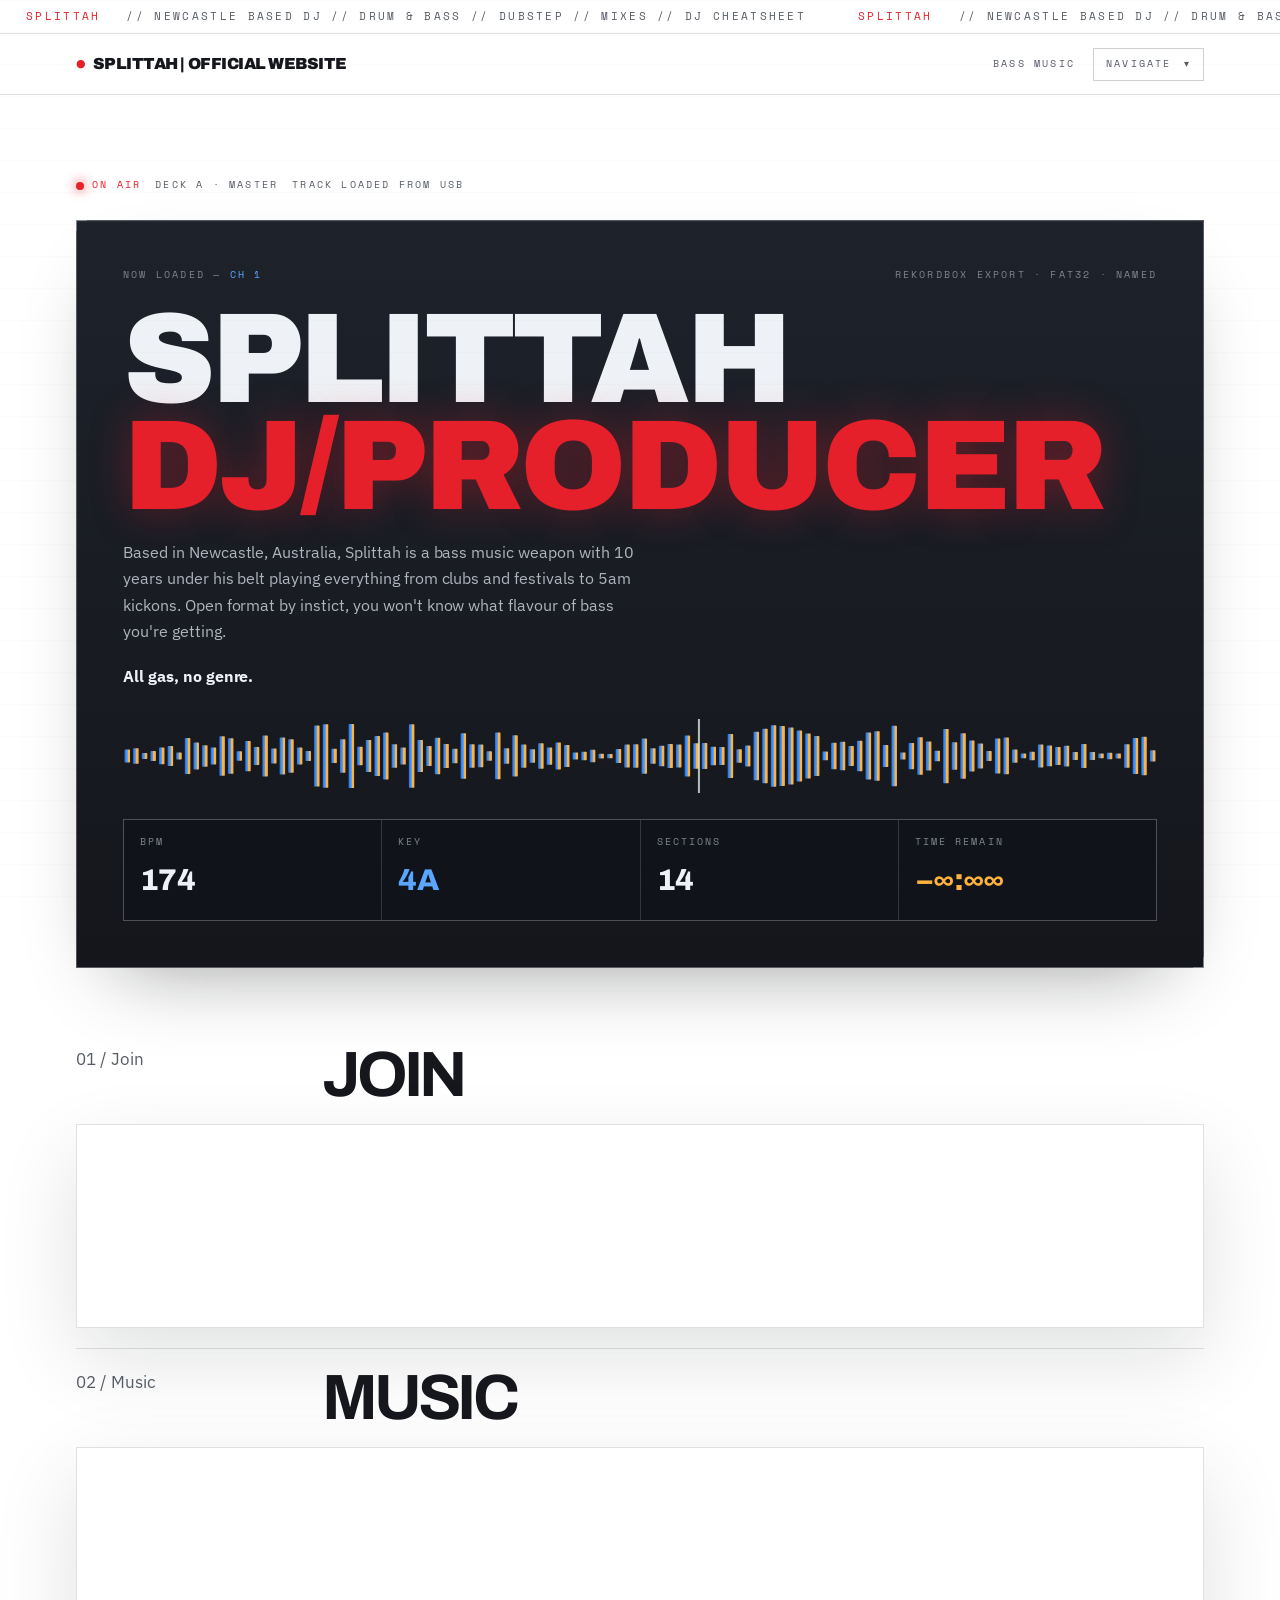
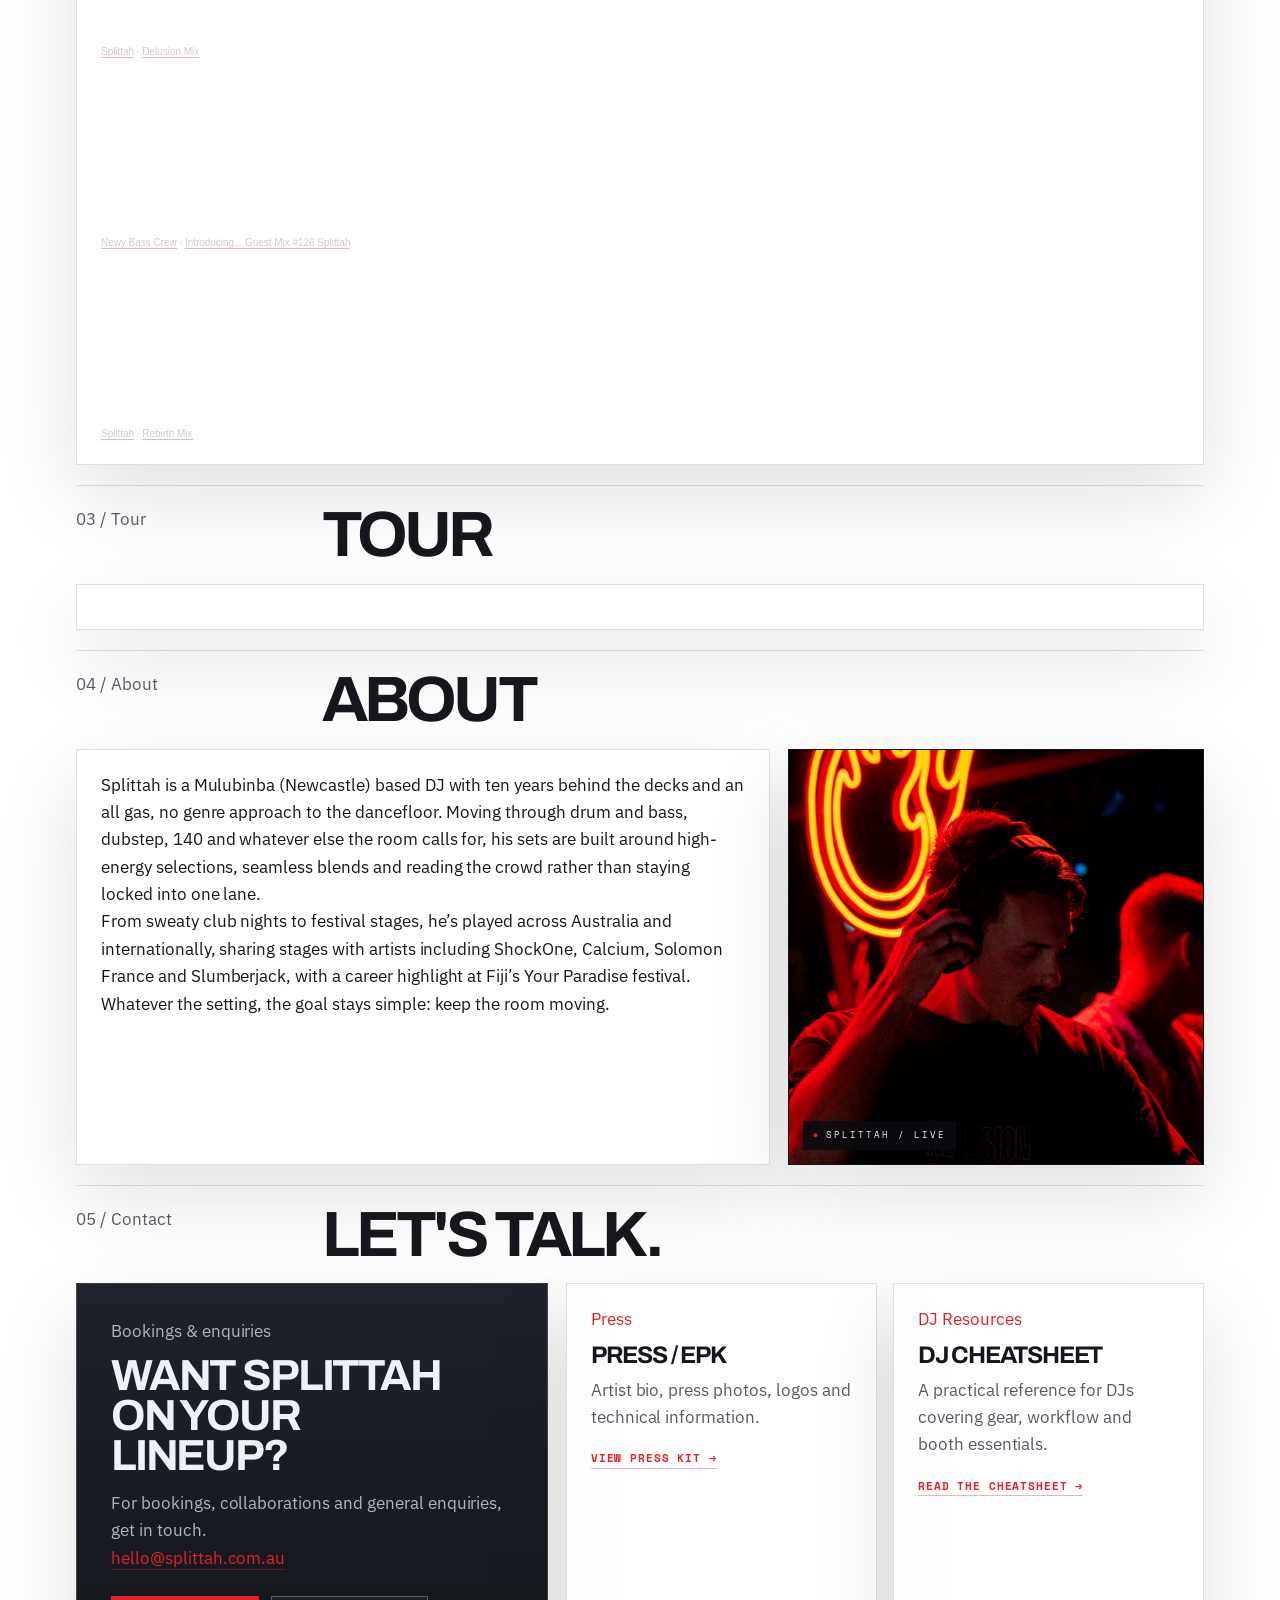
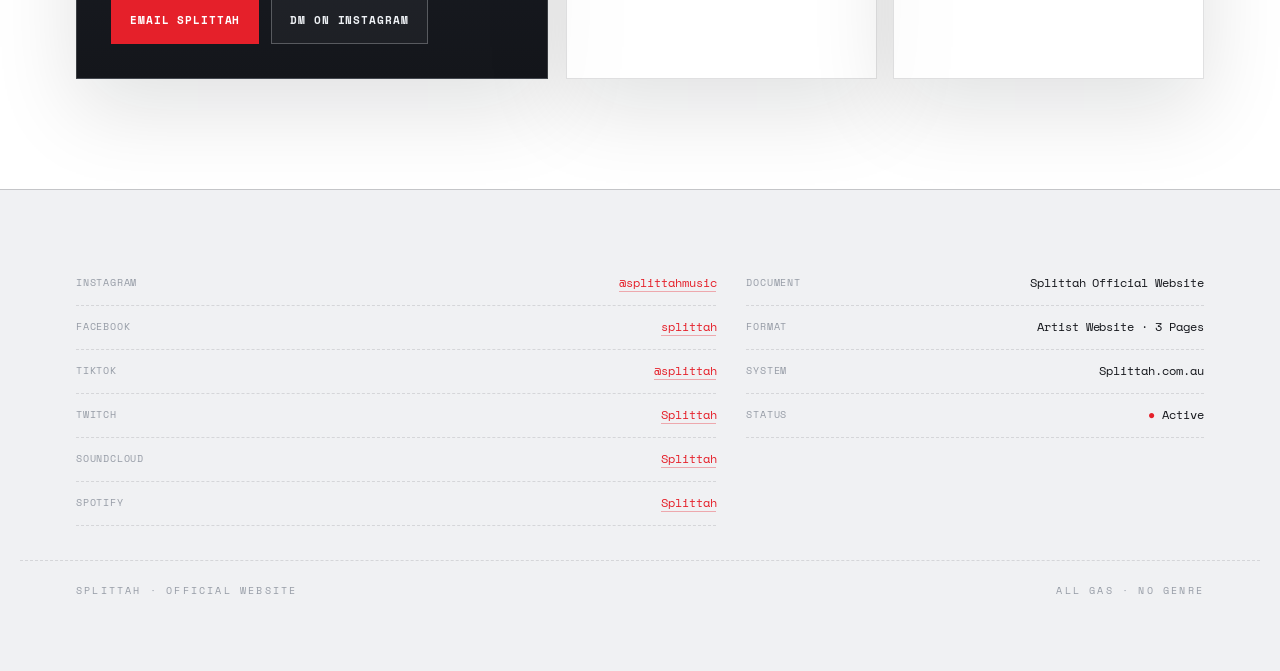
==== commit b68df23a: "Fix about image link" ====
--- a/index.html
+++ b/index.html
@@ -333,7 +333,7 @@
 
   <figure class="about-photo corners">
     <img
-      src="/images/splittah-live.png"
+      src="/img/splittah-live.png"
       alt="Splittah performing live"
     >
 
